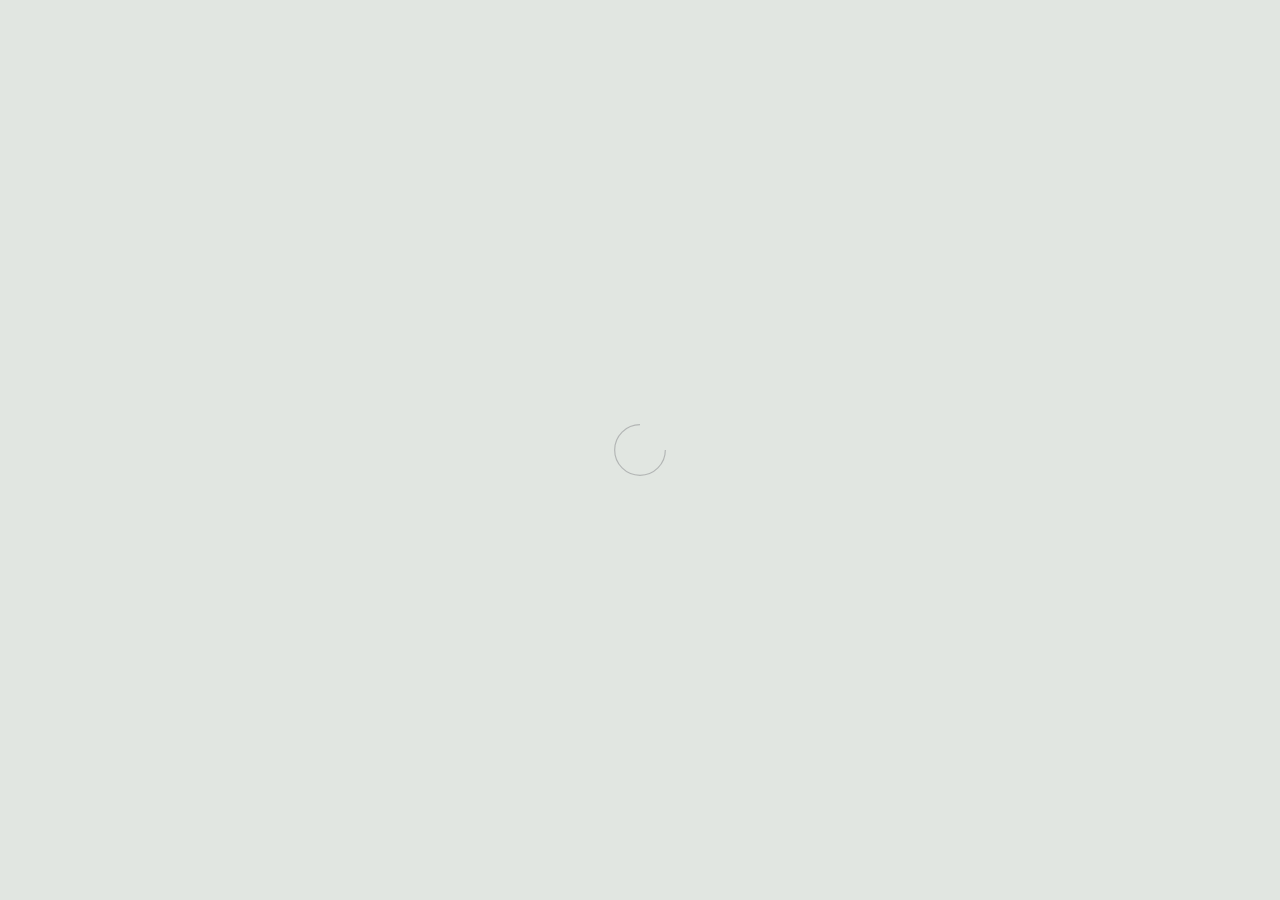
==== index.html @ 6f6cbac8 "mail ok" ====
<!DOCTYPE HTML>
<html>

<head>
  <title>Ethereal by HTML5 UP</title>
  <meta charset="utf-8" />
  <meta name="viewport" content="width=device-width, initial-scale=1, user-scalable=no" />
  <link rel="stylesheet" href="assets/css/main.css" />
  <noscript>
    <link rel="stylesheet" href="assets/css/noscript.css" />
  </noscript>
</head>

<body class="is-preload">

  <!-- Page Wrapper -->
  <div id="page-wrapper">

    <!-- Wrapper -->
    <div id="wrapper">

      <!-- Panel (Banner) -->
      <section class="panel banner right">
        <div class="content color0 span-3-75">
          <h1 class="">Dyno</h1>
          <h2>gestión inteligente para tu negocio</h2>
          <p>Digitalizá tu negocio gastronómico con un <strong>menú Qr</strong>, gestión de pedidos y herramientas para
            administrar tus
            productos y
            ventas desde un solo lugar</p>
          <ul class="actions">
            <li><a href="#first" class="button primary color1 circle icon solid fa-angle-right">Next</a>
            </li>
          </ul>
        </div>
        <div class="image filtered span-1-75" data-position="25% 25%">
          <img src="images/pic01.jpg" alt="" />
        </div>
      </section>

      <!-- Panel (Spotlight) -->
      <section class="panel spotlight medium right" id="first">
        <div class="content span-7">
          <h2 class="major">Una nueva forma de gestionar tu negocio</h2>
          <p>Dyno te ayuda a organizar la gestión de tu negocio gastronómico. Ofrecé a tus clientes un menú digital
            accesible
            mediante un código QR y administrá tus productos, categorías y ventas desde tu panel de gestión.
          </p>
        </div>
        <div class="image filtered tinted" data-position="top left">
          <img src="images/pic02.jpg" alt="" />
        </div>
      </section>

      <!-- Panel -->
      <section class="panel color1">
        <div class="intro joined">
          <h2 class="major">Todo lo que necesitás para organizarte</h2>
          <p>Herramientas pensadas para simplificar la gestión diaria de restaurantes, bares, cafeterías, rotiserías y
            otros negocios
            gastronómicos.</p>
        </div>
        <div class="inner">
          <ul class="grid-icons three connected">
            <li>
              <span class="icon solid fa-qrcode" data-tooltip="Menú digital con código QR">
                <span class="label">Menú QR</span>
              </span>
            </li>

            <li>
              <span class="icon solid fa-utensils" data-tooltip="Gestioná pedidos desde las mesas">
                <span class="label">Pedidos</span>
              </span>
            </li>

            <li>
              <span class="icon solid fa-chart-bar" data-tooltip="Analizá las ventas de tu negocio">
                <span class="label">Reportes</span>
              </span>
            </li>

            <li>
              <span class="icon solid fa-users" data-tooltip="Administrá usuarios y permisos">
                <span class="label">Usuarios</span>
              </span>
            </li>

            <li>
              <span class="icon solid fa-print" data-tooltip="Enviá comandas directamente a cocina">
                <span class="label">Comandas</span>
              </span>
            </li>

            <li>
              <span class="icon solid fa-mobile-alt" data-tooltip="Experiencia simple desde cualquier celular">
                <span class="label">Multiplataforma</span>
              </span>
            </li>
          </ul>
        </div>
      </section>

      <!-- Panel (Spotlight) -->
      <section class="panel spotlight large left">
        <div class="content span-5">
          <h2 class="major">Tomá el control de tu negocio</h2>
          <p>Organizá tus productos, gestioná promociones, consultá tus ventas y mantené la información de tu negocio
            centralizada.
            Con Dyno, tenés herramientas digitales para acompañar el trabajo cotidiano de tu equipo.</p>
        </div>
        <div class="image filtered tinted" data-position="top right">
          <img src="images/pic03.jpg" alt="" />
        </div>
      </section>

      <!-- Panel -->
      <section class="panel">

        <div class="gallery">
          <div class="group span-3">
            <a href="images/gallery/fulls/01.jpg" class="image filtered span-3" data-position="bottom"><img
                src="images/gallery/thumbs/01.jpg" alt="" /></a>
            <a href="images/gallery/fulls/02.jpg" class="image filtered span-1-5" data-position="center"><img
                src="images/gallery/thumbs/02.jpg" alt="" /></a>
            <a href="images/gallery/fulls/03.jpg" class="image filtered span-1-5" data-position="bottom"><img
                src="images/gallery/thumbs/03.jpg" alt="" /></a>
          </div>
          <a href="images/gallery/fulls/04.jpg" class="image filtered span-2-5" data-position="top"><img
              src="images/gallery/thumbs/04.jpg" alt="" /></a>
          <div class="group span-4-5">
            <a href="images/gallery/fulls/05.jpg" class="image filtered span-3" data-position="top"><img
                src="images/gallery/thumbs/05.jpg" alt="" /></a>
            <a href="images/gallery/fulls/06.jpg" class="image filtered span-1-5" data-position="center"><img
                src="images/gallery/thumbs/06.jpg" alt="" /></a>
            <a href="images/gallery/fulls/07.jpg" class="image filtered span-1-5" data-position="bottom"><img
                src="images/gallery/thumbs/07.jpg" alt="" /></a>
            <a href="images/gallery/fulls/08.jpg" class="image filtered span-3" data-position="top"><img
                src="images/gallery/thumbs/08.jpg" alt="" /></a>
          </div>
          <a href="images/gallery/fulls/09.jpg" class="image filtered span-2-5" data-position="right"><img
              src="images/gallery/thumbs/09.jpg" alt="" /></a>
        </div>
      </section>

      <!-- Panel -->
      <section class="panel color4-alt">
        <div class="intro color4">
          <h2 class="major">Empezá a conocer Dyno</h2>
          <p>¿Querés organizar mejor tu negocio gastronómico? Contactanos para conocer el sistema y descubrir cómo puede
            adaptarse a
            las necesidades de tu local.</p>
        </div>
        <div class="inner columns divided">
          <div class="span-3-25">
            <form id="contact-form">
              <div class="fields">

                <div class="field half">
                  <label for="name">Nombre</label>
                  <input type="text" name="name" id="name" required />
                </div>

                <div class="field half">
                  <label for="email">Correo electrónico</label>
                  <input type="email" name="email" id="email" required />
                </div>

                <div class="field">
                  <label for="message">Contanos sobre tu negocio</label>
                  <textarea name="message" id="message" rows="4" required></textarea>
                </div>

              </div>

              <ul class="actions">
                <li>
                  <input type="submit" value="Enviar consulta" class="button primary" id="submit-button" />
                </li>
              </ul>

              <p id="form-message"></p>
            </form>
          </div>
          <div class="span-1-5">
            <ul class="contact-icons color1" id="icons-contact">
              <li>
                <a href="#" class="button circle icon brands fa-twitter"></a>
                <a href="#">@untitled-tld</a>
              </li>

              <li>
                <a href="#" class="button circle icon brands fa-facebook-f"></a>
                <a href="#">facebook.com/untitled</a>
              </li>

              <li>
                <a href="#" class="button circle icon brands fa-snapchat-ghost"></a>
                <a href="#">@untitled-tld</a>
              </li>

              <li>
                <a href="#" class="button circle icon brands fa-instagram"></a>
                <a href="#">@untitled-tld</a>
              </li>

              <li>
                <a href="#" class="button circle icon brands fa-medium-m"></a>
                <a href="#">medium.com/untitled</a>
              </li>
            </ul>
          </div>
        </div>
      </section>

      <!-- Panel -->
      <!-- <section class="panel color2-alt">

        <div class="inner columns aligned">
          <div class="span-2-75">

            <h3 class="major">Text</h3>
            <p>This is <b>bold</b> and this is <strong>strong</strong>. This is <i>italic</i> and this is
              <em>emphasized</em>.
              This is <sup>superscript</sup> text and this is <sub>subscript</sub> text.
              This is <u>underlined</u> and this is code: <code>for (;;) { ... }</code>. Finally, <a href="#">this is a
                link</a>.
            </p>

            <h1>Heading Level 1</h1>
            <h2>Heading Level 2</h2>
            <h3>Heading Level 3</h3>
            <h4>Heading Level 4</h4>
            <h5>Heading Level 5</h5>
            <h6>Heading Level 6</h6>

          </div>
          <div class="span-3">

            <h4>Blockquote</h4>
            <blockquote>Lorem ipsum dolor sit amet. Felis sagittis eget tempus euismod. Vestibulum ante
              ipsum primis in vestibulum. Blandit adipiscing eu iaculis volutpat ac adipiscing volutpat ac
              adipiscing faucibus.</blockquote>

            <h4>Preformatted</h4>
            <pre><code>i = 0;

while (!deck.isInOrder()) {
    print 'Iteration ' + (i++);
    deck.shuffle();
}

print 'It took ' + i + ' iterations to sort the deck.';</code></pre>

          </div>
          <div class="span-1-25">

            <h3 class="major">Lists</h3>

            <h4>Unordered</h4>
            <ul>
              <li>Lorem ipsum dolor sit.</li>
              <li>Dolor pulvinar etiam.</li>
              <li>Etiam vel felis viverra.</li>
            </ul>

            <h4>Alternate</h4>
            <ul class="alt">
              <li>Lorem ipsum dolor sit.</li>
              <li>Dolor pulvinar etiam.</li>
              <li>Etiam vel felis viverra.</li>
              <li>Felis enim feugiat.</li>
            </ul>

          </div>
          <div class="span-1-5">

            <h4>Ordered</h4>
            <ol>
              <li>Lorem ipsum dolor sit.</li>
              <li>Dolor pulvinar etiam.</li>
              <li>Etiam vel felis viverra.</li>
              <li>Felis enim feugiat.</li>
              <li>Etiam vel felis lorem.</li>
            </ol>

            <h4>Actions</h4>
            <ul class="actions">
              <li><a href="#" class="button primary color2">Default</a></li>
              <li><a href="#" class="button">Default</a></li>
            </ul>
            <ul class="actions stacked">
              <li><a href="#" class="button primary color2">Default</a></li>
              <li><a href="#" class="button">Default</a></li>
            </ul>

          </div>
          <div class="span-1-25">

            <h4>Icons</h4>
            <ul class="icons">
              <li><a href="#" class="icon brands fa-twitter"><span class="label">Twitter</span></a></li>
              <li><a href="#" class="icon brands fa-facebook-f"><span class="label">Facebook</span></a>
              </li>
              <li><a href="#" class="icon brands fa-instagram"><span class="label">Instagram</span></a>
              </li>
              <li><a href="#" class="icon brands fa-github"><span class="label">GitHub</span></a></li>
              <li><a href="#" class="icon brands fa-medium-m"><span class="label">Medium</span></a></li>
            </ul>

            <h4>Contact Icons</h4>
            <ul class="contact-icons color2">
              <li class="icon brands fa-twitter"><a href="#">Twitter</a></li>
              <li class="icon brands fa-facebook-f"><a href="#">Facebook</a></li>
              <li class="icon brands fa-instagram"><a href="#">Instagram</a></li>
              <li class="icon brands fa-github"><a href="#">GitHub</a></li>
              <li class="icon brands fa-medium-m "><a href="#">Medium</a></li>

            </ul>

          </div>
          <div class="span-3">
            <h3 class="major">Table</h3>
            <h4>Default</h4>
            <div class="table-wrapper">
              <table>
                <thead>
                  <tr>
                    <th>Name</th>
                    <th>Description</th>
                    <th>Price</th>
                  </tr>
                </thead>
                <tbody>
                  <tr>
                    <td>Item One</td>
                    <td>Ante turpis integer aliquet porttitor.</td>
                    <td>29.99</td>
                  </tr>
                  <tr>
                    <td>Item Two</td>
                    <td>Vis ac commodo adipiscing arcu aliquet.</td>
                    <td>19.99</td>
                  </tr>
                  <tr>
                    <td>Item Three</td>
                    <td> Morbi faucibus arcu accumsan lorem.</td>
                    <td>29.99</td>
                  </tr>
                  <tr>
                    <td>Item Four</td>
                    <td>Vitae integer tempus condimentum.</td>
                    <td>19.99</td>
                  </tr>
                </tbody>
                <tfoot>
                  <tr>
                    <td colspan="2"></td>
                    <td>100.00</td>
                  </tr>
                </tfoot>
              </table>
            </div>
          </div>
          <div class="span-3">
            <h4>Alternate</h4>
            <div class="table-wrapper">
              <table class="alt">
                <thead>
                  <tr>
                    <th>Name</th>
                    <th>Description</th>
                    <th>Price</th>
                  </tr>
                </thead>
                <tbody>
                  <tr>
                    <td>Item One</td>
                    <td>Ante turpis integer aliquet porttitor.</td>
                    <td>29.99</td>
                  </tr>
                  <tr>
                    <td>Item Two</td>
                    <td>Vis ac commodo adipiscing arcu aliquet.</td>
                    <td>19.99</td>
                  </tr>
                  <tr>
                    <td>Item Three</td>
                    <td> Morbi faucibus arcu accumsan lorem.</td>
                    <td>29.99</td>
                  </tr>
                  <tr>
                    <td>Item Four</td>
                    <td>Vitae integer tempus condimentum.</td>
                    <td>19.99</td>
                  </tr>
                  <tr>
                    <td>Item Five</td>
                    <td>Ante turpis integer aliquet porttitor.</td>
                    <td>29.99</td>
                  </tr>
                </tbody>
                <tfoot>
                  <tr>
                    <td colspan="2"></td>
                    <td>100.00</td>
                  </tr>
                </tfoot>
              </table>
            </div>
          </div>
          <div class="span-2-25">
            <h3 class="major">Buttons</h3>
            <ul class="actions">
              <li><a href="#" class="button primary color2">Primary</a></li>
              <li><a href="#" class="button">Default</a></li>
            </ul>
            <ul class="actions">
              <li><a href="#" class="button">Default</a></li>
              <li><a href="#" class="button large">Large</a></li>
              <li><a href="#" class="button small">Small</a></li>
            </ul>
            <ul class="actions">
              <li><a href="#" class="button primary color2 icon solid fa-cog">Icon</a></li>
              <li><a href="#" class="button icon fa-gem">Icon</a></li>
            </ul>
            <ul class="actions">
              <li><span class="button primary color2 disabled">Disabled</span></li>
              <li><span class="button disabled">Disabled</span></li>
            </ul>
            <ul class="actions">
              <li><a href="#" class="button primary color2 circle icon solid fa-cog">Icon</a></li>
              <li><a href="#" class="button circle icon fa-gem">Icon</a></li>
            </ul>
          </div>
          <div class="span-4-5">
            <h3 class="major">Form</h3>
            <form method="post" action="#">
              <div class="fields">
                <div class="field third">
                  <label for="demo-name">Name</label>
                  <input type="text" name="demo-name" id="demo-name" value="" placeholder="Jane Doe" />
                </div>
                <div class="field third">
                  <label for="demo-email">Email</label>
                  <input type="email" name="demo-email" id="demo-email" value="" placeholder="jane@untitled.tld" />
                </div>
                <div class="field third">
                  <label for="demo-category">Category</label>
                  <div class="select-wrapper">
                    <select name="demo-category" id="demo-category">
                      <option value="">-</option>
                      <option value="1">Manufacturing</option>
                      <option value="1">Shipping</option>
                      <option value="1">Administration</option>
                      <option value="1">Human Resources</option>
                    </select>
                  </div>
                </div>
                <div class="field quarter">
                  <input type="radio" id="demo-priority-low" name="demo-priority" class="color2" checked />
                  <label for="demo-priority-low">Low Priority</label>
                </div>
                <div class="field quarter">
                  <input type="radio" id="demo-priority-high" name="demo-priority" class="color2" />
                  <label for="demo-priority-high">High Priority</label>
                </div>
                <div class="field quarter">
                  <input type="checkbox" id="demo-copy" name="demo-copy" class="color2" />
                  <label for="demo-copy">Email a copy</label>
                </div>
                <div class="field quarter">
                  <input type="checkbox" id="demo-human" name="demo-human" class="color2" checked />
                  <label for="demo-human">Not a robot</label>
                </div>
                <div class="field">
                  <label for="demo-message">Message</label>
                  <textarea name="demo-message" id="demo-message" placeholder="Enter your message" rows="2"></textarea>
                </div>
              </div>
              <ul class="actions">
                <li><input type="submit" value="Send Message" class="primary color2" /></li>
                <li><input type="reset" value="Reset" /></li>
              </ul>
            </form>
          </div>
        </div>
      </section> -->


    </div>

  </div>

  <!-- Scripts -->
  <script src="assets/js/jquery.min.js"></script>
  <script src="assets/js/browser.min.js"></script>
  <script src="assets/js/breakpoints.min.js"></script>
  <script src="assets/js/main.js"></script>

</body>

</html>
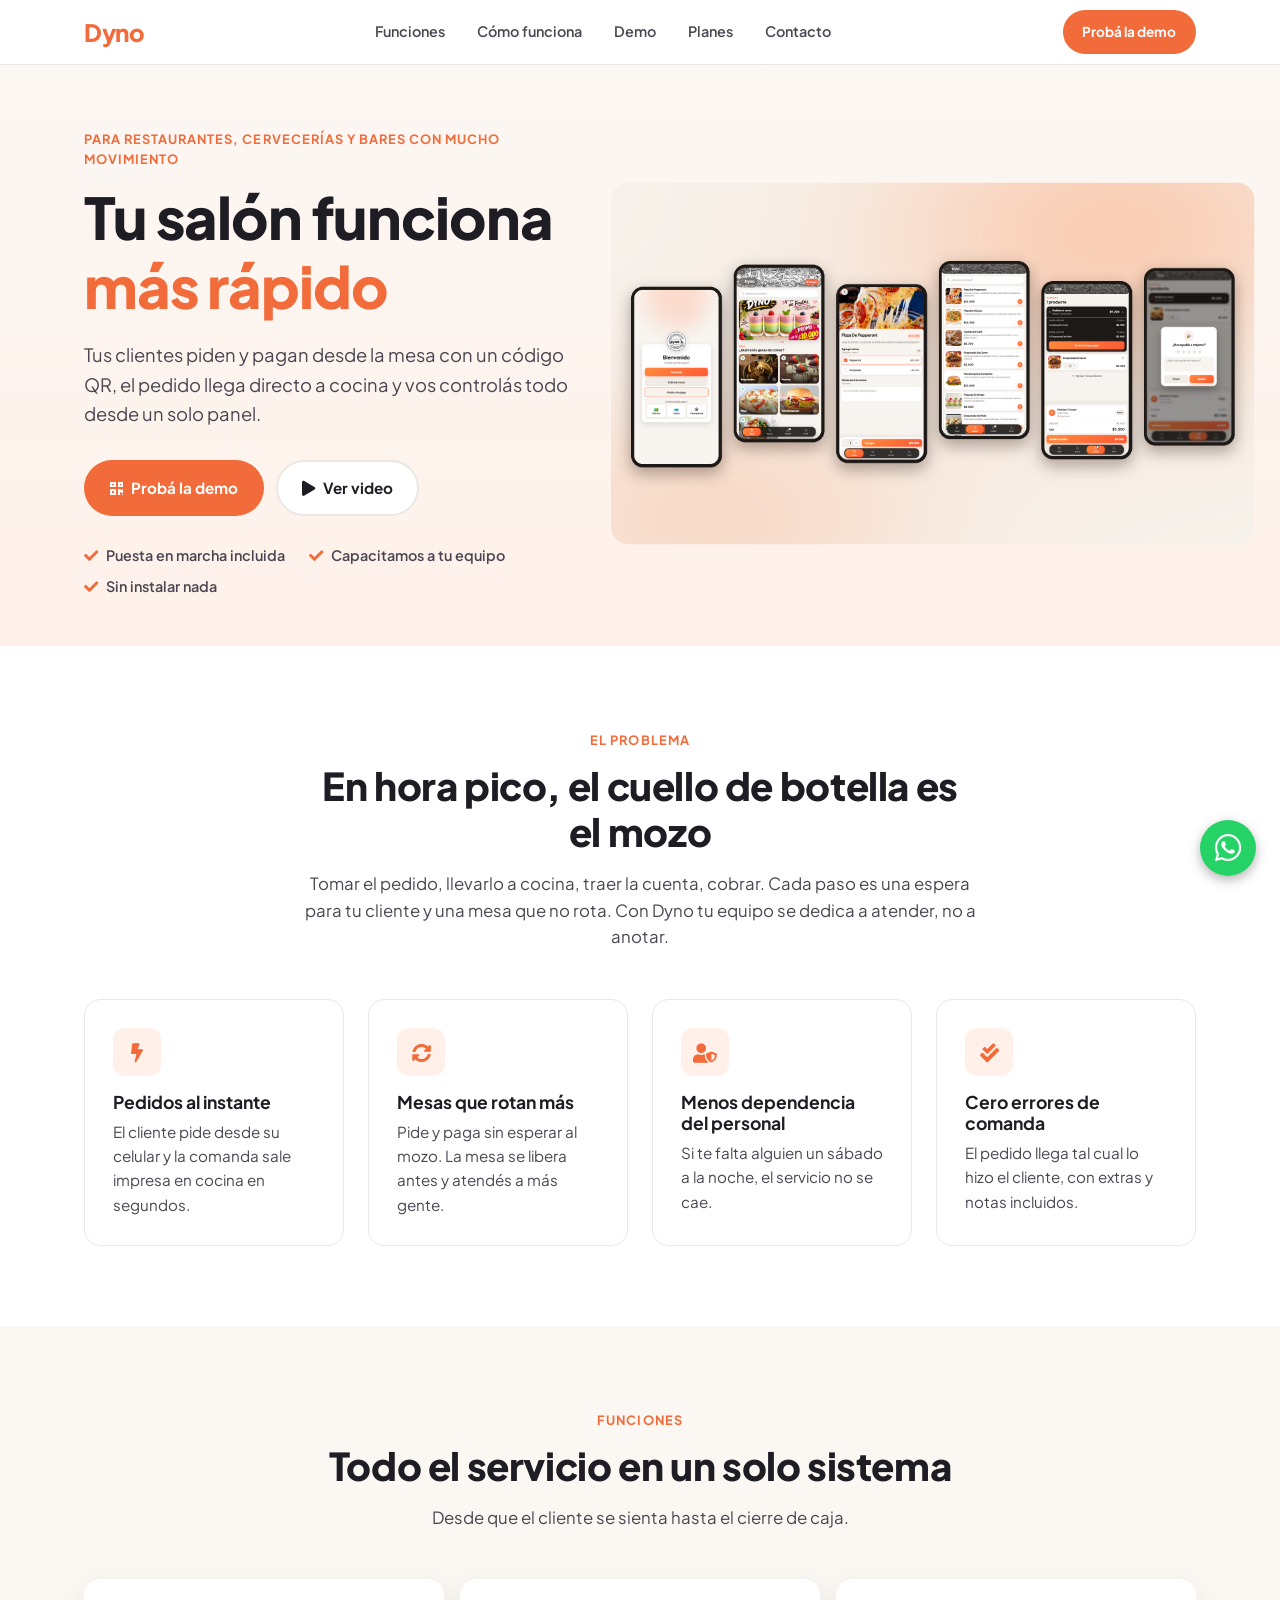
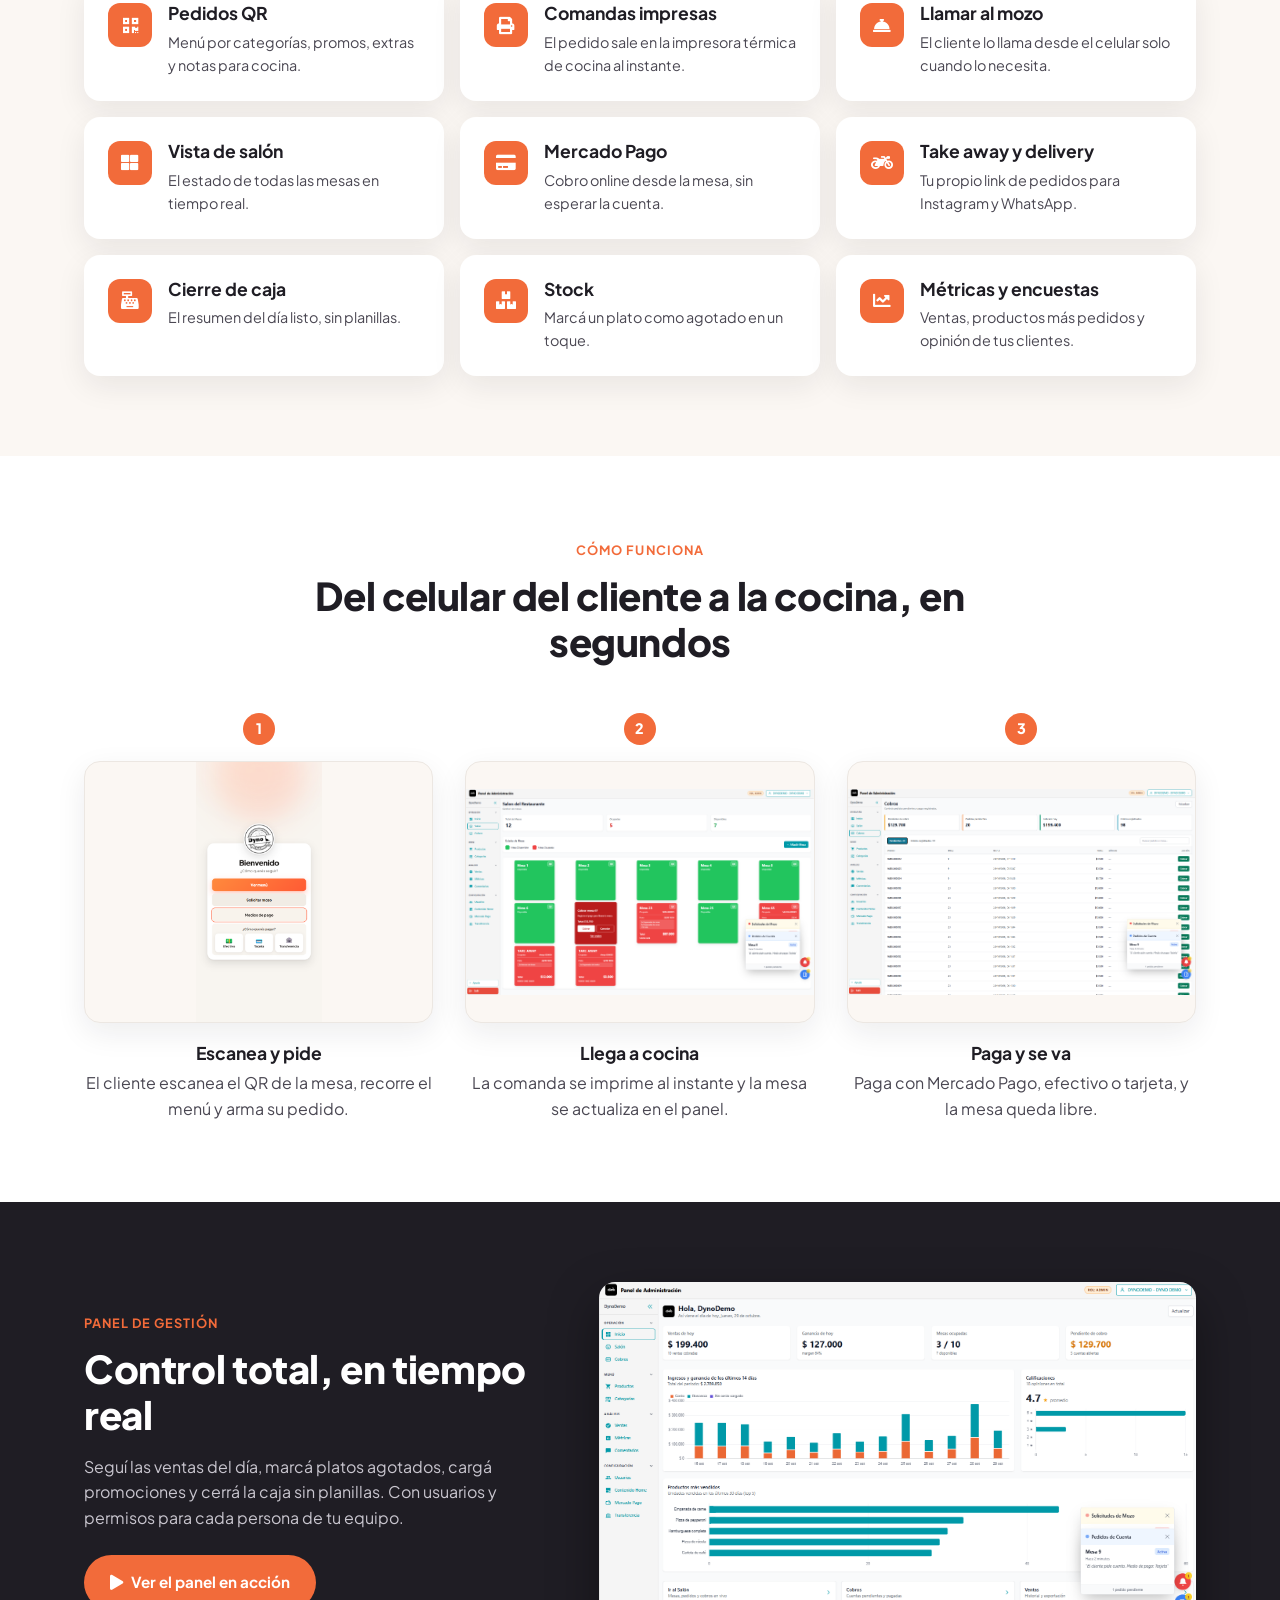
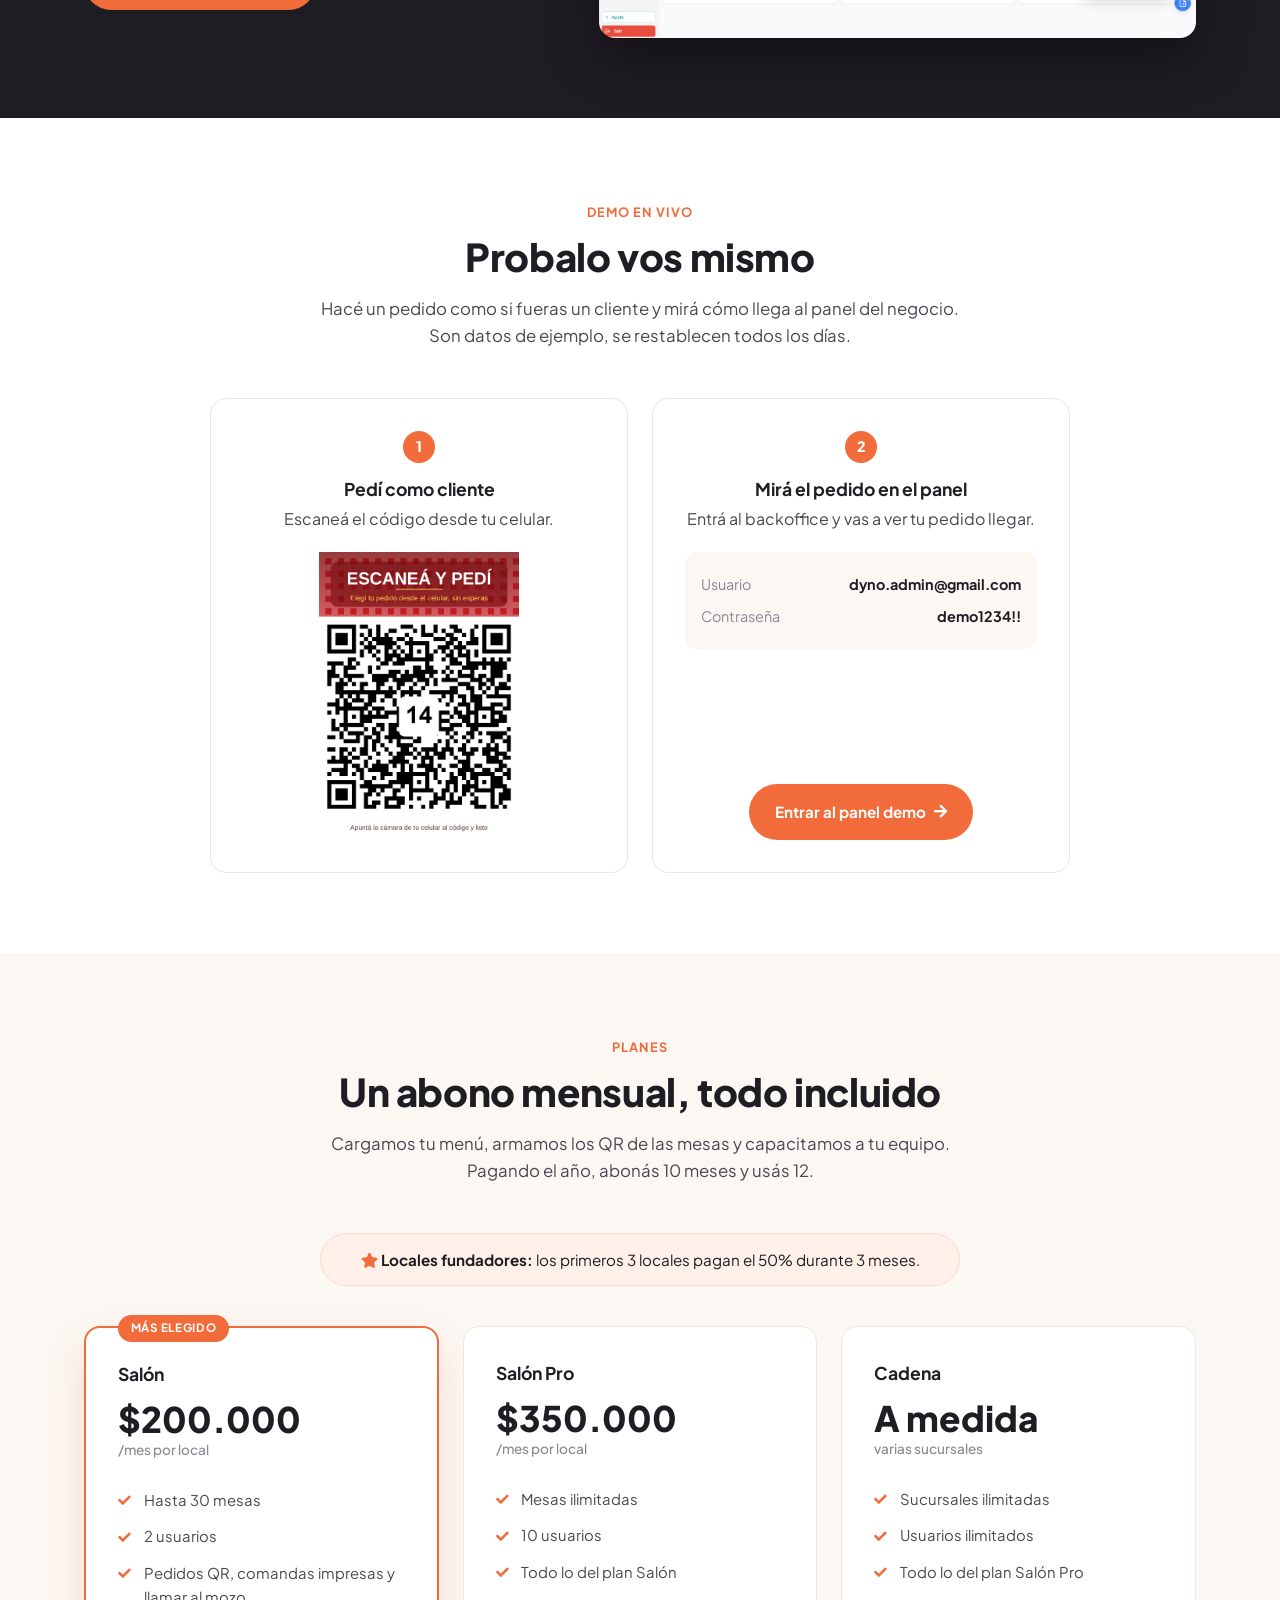
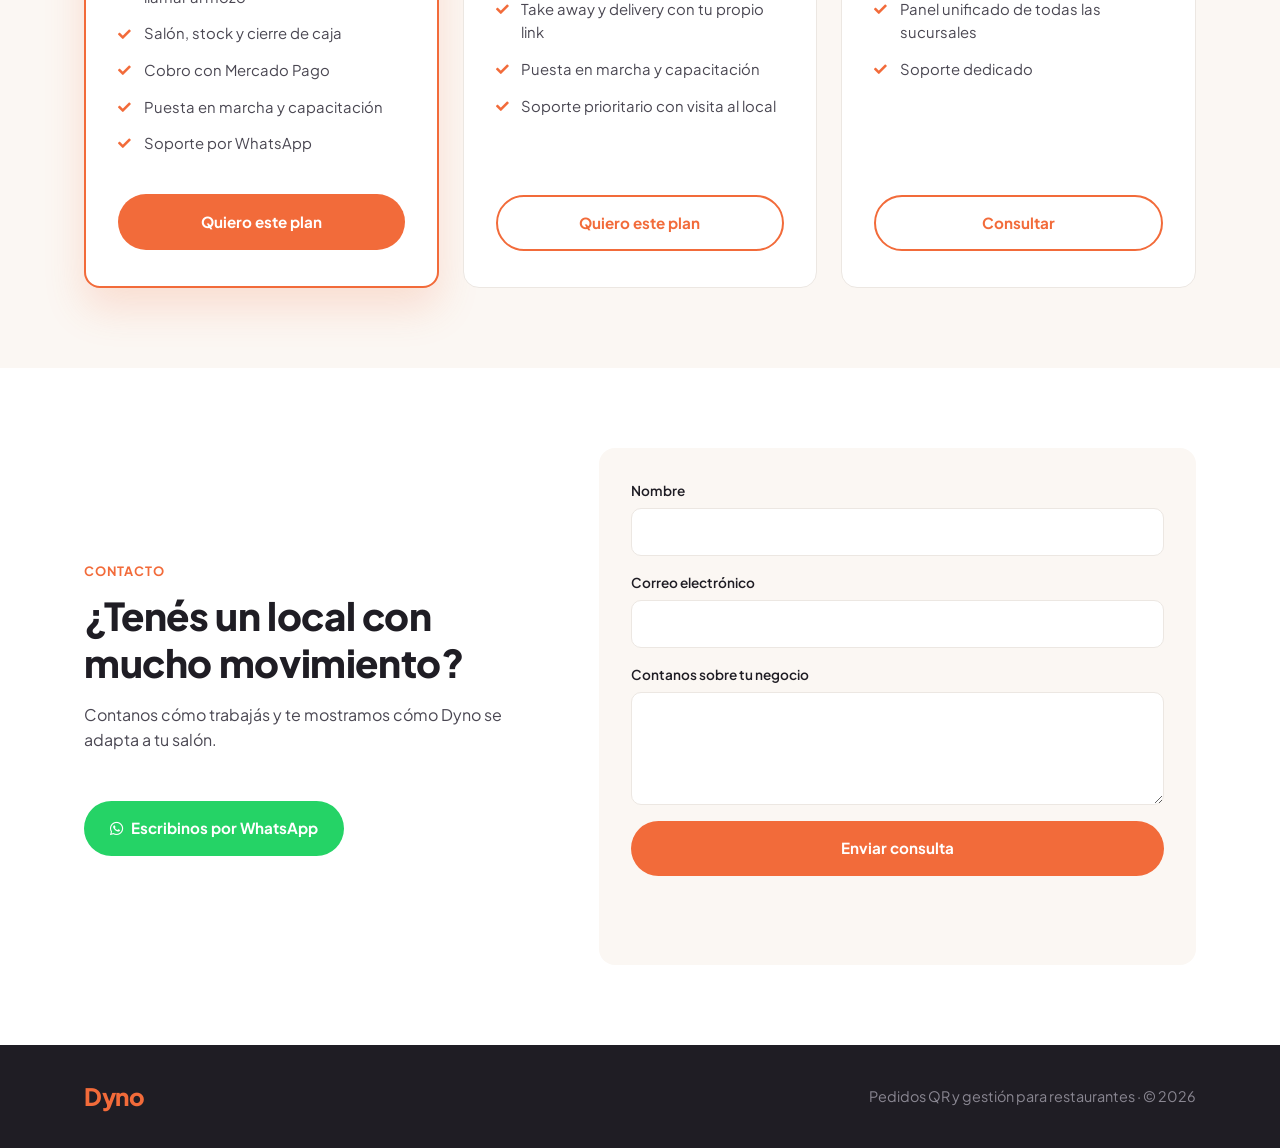
==== commit d8865098: "Nuevo diseño de la página: scroll vertical, colores de Dyno y planes - Reemplaza el template HTML5 U" ====
--- a/index.html
+++ b/index.html
@@ -1,502 +1,440 @@
-<!DOCTYPE HTML>
-<html>
+<!DOCTYPE html>
+<html lang="es">
 
 <head>
-  <title>Ethereal by HTML5 UP</title>
   <meta charset="utf-8" />
-  <meta name="viewport" content="width=device-width, initial-scale=1, user-scalable=no" />
-  <link rel="stylesheet" href="assets/css/main.css" />
-  <noscript>
-    <link rel="stylesheet" href="assets/css/noscript.css" />
-  </noscript>
+  <meta name="viewport" content="width=device-width, initial-scale=1" />
+
+  <title>Dyno | Pedidos QR y gestión para restaurantes</title>
+  <meta name="description"
+    content="Pedidos y pagos desde la mesa con QR, comandas impresas al instante y control total del salón. Para restaurantes y bares con mucho movimiento." />
+
+  <!-- Vista previa al compartir por WhatsApp y redes -->
+  <meta property="og:title" content="Dyno | Pedidos QR y gestión para restaurantes" />
+  <meta property="og:description"
+    content="Tus clientes piden y pagan desde la mesa. El pedido llega directo a cocina." />
+  <meta property="og:image" content="https://pedime-fan.netlify.app/images/og-dyno.jpg" />
+  <meta property="og:url" content="https://pedime-fan.netlify.app/" />
+  <meta property="og:type" content="website" />
+  <meta property="og:locale" content="es_AR" />
+
+  <link rel="icon" href="images/favicon.svg" type="image/svg+xml" />
+  <link rel="icon" href="images/favicon-32.png" sizes="32x32" type="image/png" />
+  <link rel="apple-touch-icon" href="images/apple-touch-icon.png" />
+
+  <link rel="preconnect" href="https://fonts.googleapis.com" />
+  <link rel="preconnect" href="https://fonts.gstatic.com" crossorigin />
+  <link href="https://fonts.googleapis.com/css2?family=Plus+Jakarta+Sans:wght@400;500;600;700;800&display=swap"
+    rel="stylesheet" />
+  <link rel="stylesheet" href="assets/css/fontawesome-all.min.css" />
+  <link rel="stylesheet" href="assets/css/styles.css" />
 </head>
 
-<body class="is-preload">
-
-  <!-- Page Wrapper -->
-  <div id="page-wrapper">
-
-    <!-- Wrapper -->
-    <div id="wrapper">
-
-      <!-- Panel (Banner) -->
-      <section class="panel banner right">
-        <div class="content color0 span-3-75">
-          <h1 class="">Dyno</h1>
-          <h2>gestión inteligente para tu negocio</h2>
-          <p>Digitalizá tu negocio gastronómico con un <strong>menú Qr</strong>, gestión de pedidos y herramientas para
-            administrar tus
-            productos y
-            ventas desde un solo lugar</p>
-          <ul class="actions">
-            <li><a href="#first" class="button primary color1 circle icon solid fa-angle-right">Next</a>
-            </li>
+<body>
+
+  <!-- Navegación -->
+  <header class="nav">
+    <div class="container nav-inner">
+      <a href="#" class="logo">Dyno</a>
+      <nav class="nav-links">
+        <a href="#funciones">Funciones</a>
+        <a href="#como-funciona">Cómo funciona</a>
+        <a href="#demo">Demo</a>
+        <a href="#planes">Planes</a>
+        <a href="#contacto">Contacto</a>
+      </nav>
+      <a href="#demo" class="btn btn-primary btn-sm">Probá la demo</a>
+    </div>
+  </header>
+
+  <!-- Hero -->
+  <section class="hero">
+    <div class="container hero-inner">
+      <div class="hero-text">
+        <span class="eyebrow">Para restaurantes, cervecerías y bares con mucho movimiento</span>
+        <h1>Tu salón funciona <span class="accent">más rápido</span></h1>
+        <p class="lead">Tus clientes piden y pagan desde la mesa con un código QR, el pedido llega directo a cocina y
+          vos controlás todo desde un solo panel.</p>
+        <div class="hero-actions">
+          <a href="#demo" class="btn btn-primary"><i class="fas fa-qrcode"></i> Probá la demo</a>
+          <button type="button" class="btn btn-ghost video-play" data-video="images/demoDynoApp.mp4">
+            <i class="fas fa-play"></i> Ver video
+          </button>
+        </div>
+        <ul class="hero-checks">
+          <li><i class="fas fa-check"></i> Puesta en marcha incluida</li>
+          <li><i class="fas fa-check"></i> Capacitamos a tu equipo</li>
+          <li><i class="fas fa-check"></i> Sin instalar nada</li>
+        </ul>
+      </div>
+      <div class="hero-image">
+        <img src="images/fondo-dyno.png" alt="Pantallas del menú digital de Dyno en celulares" />
+      </div>
+    </div>
+  </section>
+
+  <!-- Problema / beneficios -->
+  <section class="section">
+    <div class="container">
+      <div class="section-head">
+        <span class="eyebrow">El problema</span>
+        <h2>En hora pico, el cuello de botella es el mozo</h2>
+        <p>Tomar el pedido, llevarlo a cocina, traer la cuenta, cobrar. Cada paso es una espera para tu cliente y una
+          mesa que no rota. Con Dyno tu equipo se dedica a atender, no a anotar.</p>
+      </div>
+      <div class="benefits">
+        <div class="benefit">
+          <div class="benefit-icon"><i class="fas fa-bolt"></i></div>
+          <h3>Pedidos al instante</h3>
+          <p>El cliente pide desde su celular y la comanda sale impresa en cocina en segundos.</p>
+        </div>
+        <div class="benefit">
+          <div class="benefit-icon"><i class="fas fa-sync-alt"></i></div>
+          <h3>Mesas que rotan más</h3>
+          <p>Pide y paga sin esperar al mozo. La mesa se libera antes y atendés a más gente.</p>
+        </div>
+        <div class="benefit">
+          <div class="benefit-icon"><i class="fas fa-user-shield"></i></div>
+          <h3>Menos dependencia del personal</h3>
+          <p>Si te falta alguien un sábado a la noche, el servicio no se cae.</p>
+        </div>
+        <div class="benefit">
+          <div class="benefit-icon"><i class="fas fa-check-double"></i></div>
+          <h3>Cero errores de comanda</h3>
+          <p>El pedido llega tal cual lo hizo el cliente, con extras y notas incluidos.</p>
+        </div>
+      </div>
+    </div>
+  </section>
+
+  <!-- Funciones -->
+  <section class="section section-alt" id="funciones">
+    <div class="container">
+      <div class="section-head">
+        <span class="eyebrow">Funciones</span>
+        <h2>Todo el servicio en un solo sistema</h2>
+        <p>Desde que el cliente se sienta hasta el cierre de caja.</p>
+      </div>
+      <div class="features">
+        <div class="feature"><i class="fas fa-qrcode"></i>
+          <div>
+            <h3>Pedidos QR</h3>
+            <p>Menú por categorías, promos, extras y notas para cocina.</p>
+          </div>
+        </div>
+        <div class="feature"><i class="fas fa-print"></i>
+          <div>
+            <h3>Comandas impresas</h3>
+            <p>El pedido sale en la impresora térmica de cocina al instante.</p>
+          </div>
+        </div>
+        <div class="feature"><i class="fas fa-concierge-bell"></i>
+          <div>
+            <h3>Llamar al mozo</h3>
+            <p>El cliente lo llama desde el celular solo cuando lo necesita.</p>
+          </div>
+        </div>
+        <div class="feature"><i class="fas fa-th-large"></i>
+          <div>
+            <h3>Vista de salón</h3>
+            <p>El estado de todas las mesas en tiempo real.</p>
+          </div>
+        </div>
+        <div class="feature"><i class="fas fa-credit-card"></i>
+          <div>
+            <h3>Mercado Pago</h3>
+            <p>Cobro online desde la mesa, sin esperar la cuenta.</p>
+          </div>
+        </div>
+        <div class="feature"><i class="fas fa-motorcycle"></i>
+          <div>
+            <h3>Take away y delivery</h3>
+            <p>Tu propio link de pedidos para Instagram y WhatsApp.</p>
+          </div>
+        </div>
+        <div class="feature"><i class="fas fa-cash-register"></i>
+          <div>
+            <h3>Cierre de caja</h3>
+            <p>El resumen del día listo, sin planillas.</p>
+          </div>
+        </div>
+        <div class="feature"><i class="fas fa-boxes"></i>
+          <div>
+            <h3>Stock</h3>
+            <p>Marcá un plato como agotado en un toque.</p>
+          </div>
+        </div>
+        <div class="feature"><i class="fas fa-chart-line"></i>
+          <div>
+            <h3>Métricas y encuestas</h3>
+            <p>Ventas, productos más pedidos y opinión de tus clientes.</p>
+          </div>
+        </div>
+      </div>
+    </div>
+  </section>
+
+  <!-- Cómo funciona -->
+  <section class="section" id="como-funciona">
+    <div class="container">
+      <div class="section-head">
+        <span class="eyebrow">Cómo funciona</span>
+        <h2>Del celular del cliente a la cocina, en segundos</h2>
+      </div>
+      <div class="steps">
+        <div class="step">
+          <span class="step-num">1</span>
+          <img class="zoomable" src="images/entrada.png" alt="Pantalla de bienvenida al escanear el QR" />
+          <h3>Escanea y pide</h3>
+          <p>El cliente escanea el QR de la mesa, recorre el menú y arma su pedido.</p>
+        </div>
+        <div class="step">
+          <span class="step-num">2</span>
+          <img class="zoomable" src="images/salon.png" alt="Vista del salón con el estado de las mesas" />
+          <h3>Llega a cocina</h3>
+          <p>La comanda se imprime al instante y la mesa se actualiza en el panel.</p>
+        </div>
+        <div class="step">
+          <span class="step-num">3</span>
+          <img class="zoomable" src="images/cobros.png" alt="Pantalla de cobros del panel" />
+          <h3>Paga y se va</h3>
+          <p>Paga con Mercado Pago, efectivo o tarjeta, y la mesa queda libre.</p>
+        </div>
+      </div>
+    </div>
+  </section>
+
+  <!-- Panel -->
+  <section class="section section-dark">
+    <div class="container split">
+      <div>
+        <span class="eyebrow">Panel de gestión</span>
+        <h2>Control total, en tiempo real</h2>
+        <p>Seguí las ventas del día, marcá platos agotados, cargá promociones y cerrá la caja sin planillas. Con
+          usuarios y permisos para cada persona de tu equipo.</p>
+        <button type="button" class="btn btn-primary video-play" data-video="images/panelDyno.mp4">
+          <i class="fas fa-play"></i> Ver el panel en acción
+        </button>
+      </div>
+      <div class="split-image">
+        <img src="images/dashboard.png" alt="Dashboard del panel de gestión de Dyno" />
+      </div>
+    </div>
+  </section>
+
+  <!-- Demo -->
+  <section class="section" id="demo">
+    <div class="container">
+      <div class="section-head">
+        <span class="eyebrow">Demo en vivo</span>
+        <h2>Probalo vos mismo</h2>
+        <p>Hacé un pedido como si fueras un cliente y mirá cómo llega al panel del negocio. Son datos de ejemplo, se
+          restablecen todos los días.</p>
+      </div>
+      <div class="demo">
+        <div class="demo-card">
+          <span class="step-num">1</span>
+          <h3>Pedí como cliente</h3>
+          <p>Escaneá el código desde tu celular.</p>
+          <img src="images/qr-dynodemo-mesa-14.png" alt="Código QR del menú demo de Dyno" class="demo-qr" />
+        </div>
+        <div class="demo-card">
+          <span class="step-num">2</span>
+          <h3>Mirá el pedido en el panel</h3>
+          <p>Entrá al backoffice y vas a ver tu pedido llegar.</p>
+          <div class="demo-cred">
+            <div><span>Usuario</span><strong>dyno.admin@gmail.com</strong></div>
+            <div><span>Contraseña</span><strong>demo1234!!</strong></div>
+          </div>
+          <a href="https://backoffice-dyno.web.app" target="_blank" rel="noopener" class="btn btn-primary">
+            Entrar al panel demo <i class="fas fa-arrow-right"></i>
+          </a>
+        </div>
+      </div>
+    </div>
+  </section>
+
+  <!-- Planes -->
+  <section class="section section-alt" id="planes">
+    <div class="container">
+      <div class="section-head">
+        <span class="eyebrow">Planes</span>
+        <h2>Un abono mensual, todo incluido</h2>
+        <p>Cargamos tu menú, armamos los QR de las mesas y capacitamos a tu equipo. Pagando el año, abonás 10 meses y
+          usás 12.</p>
+      </div>
+      <div class="promo"><i class="fas fa-star"></i> <strong>Locales fundadores:</strong> los primeros 3 locales
+        pagan el 50% durante 3 meses.</div>
+      <div class="plans">
+        <div class="plan plan-featured">
+          <span class="plan-badge">Más elegido</span>
+          <h3>Salón</h3>
+          <p class="plan-price">$200.000<small>/mes por local</small></p>
+          <ul>
+            <li>Hasta 30 mesas</li>
+            <li>2 usuarios</li>
+            <li>Pedidos QR, comandas impresas y llamar al mozo</li>
+            <li>Salón, stock y cierre de caja</li>
+            <li>Cobro con Mercado Pago</li>
+            <li>Puesta en marcha y capacitación</li>
+            <li>Soporte por WhatsApp</li>
           </ul>
-        </div>
-        <div class="image filtered span-1-75" data-position="25% 25%">
-          <img src="images/pic01.jpg" alt="" />
-        </div>
-      </section>
-
-      <!-- Panel (Spotlight) -->
-      <section class="panel spotlight medium right" id="first">
-        <div class="content span-7">
-          <h2 class="major">Una nueva forma de gestionar tu negocio</h2>
-          <p>Dyno te ayuda a organizar la gestión de tu negocio gastronómico. Ofrecé a tus clientes un menú digital
-            accesible
-            mediante un código QR y administrá tus productos, categorías y ventas desde tu panel de gestión.
-          </p>
-        </div>
-        <div class="image filtered tinted" data-position="top left">
-          <img src="images/pic02.jpg" alt="" />
-        </div>
-      </section>
-
-      <!-- Panel -->
-      <section class="panel color1">
-        <div class="intro joined">
-          <h2 class="major">Todo lo que necesitás para organizarte</h2>
-          <p>Herramientas pensadas para simplificar la gestión diaria de restaurantes, bares, cafeterías, rotiserías y
-            otros negocios
-            gastronómicos.</p>
-        </div>
-        <div class="inner">
-          <ul class="grid-icons three connected">
-            <li>
-              <span class="icon solid fa-qrcode" data-tooltip="Menú digital con código QR">
-                <span class="label">Menú QR</span>
-              </span>
-            </li>
-
-            <li>
-              <span class="icon solid fa-utensils" data-tooltip="Gestioná pedidos desde las mesas">
-                <span class="label">Pedidos</span>
-              </span>
-            </li>
-
-            <li>
-              <span class="icon solid fa-chart-bar" data-tooltip="Analizá las ventas de tu negocio">
-                <span class="label">Reportes</span>
-              </span>
-            </li>
-
-            <li>
-              <span class="icon solid fa-users" data-tooltip="Administrá usuarios y permisos">
-                <span class="label">Usuarios</span>
-              </span>
-            </li>
-
-            <li>
-              <span class="icon solid fa-print" data-tooltip="Enviá comandas directamente a cocina">
-                <span class="label">Comandas</span>
-              </span>
-            </li>
-
-            <li>
-              <span class="icon solid fa-mobile-alt" data-tooltip="Experiencia simple desde cualquier celular">
-                <span class="label">Multiplataforma</span>
-              </span>
-            </li>
+          <a href="https://wa.me/5491121676726?text=Hola%2C%20quiero%20info%20sobre%20el%20plan%20Sal%C3%B3n%20de%20Dyno"
+            target="_blank" rel="noopener" class="btn btn-primary">Quiero este plan</a>
+        </div>
+        <div class="plan">
+          <h3>Salón Pro</h3>
+          <p class="plan-price">$350.000<small>/mes por local</small></p>
+          <ul>
+            <li>Mesas ilimitadas</li>
+            <li>10 usuarios</li>
+            <li>Todo lo del plan Salón</li>
+            <li>Take away y delivery con tu propio link</li>
+            <li>Puesta en marcha y capacitación</li>
+            <li>Soporte prioritario con visita al local</li>
           </ul>
-        </div>
-      </section>
-
-      <!-- Panel (Spotlight) -->
-      <section class="panel spotlight large left">
-        <div class="content span-5">
-          <h2 class="major">Tomá el control de tu negocio</h2>
-          <p>Organizá tus productos, gestioná promociones, consultá tus ventas y mantené la información de tu negocio
-            centralizada.
-            Con Dyno, tenés herramientas digitales para acompañar el trabajo cotidiano de tu equipo.</p>
-        </div>
-        <div class="image filtered tinted" data-position="top right">
-          <img src="images/pic03.jpg" alt="" />
-        </div>
-      </section>
-
-      <!-- Panel -->
-      <section class="panel">
-
-        <div class="gallery">
-          <div class="group span-3">
-            <a href="images/gallery/fulls/01.jpg" class="image filtered span-3" data-position="bottom"><img
-                src="images/gallery/thumbs/01.jpg" alt="" /></a>
-            <a href="images/gallery/fulls/02.jpg" class="image filtered span-1-5" data-position="center"><img
-                src="images/gallery/thumbs/02.jpg" alt="" /></a>
-            <a href="images/gallery/fulls/03.jpg" class="image filtered span-1-5" data-position="bottom"><img
-                src="images/gallery/thumbs/03.jpg" alt="" /></a>
-          </div>
-          <a href="images/gallery/fulls/04.jpg" class="image filtered span-2-5" data-position="top"><img
-              src="images/gallery/thumbs/04.jpg" alt="" /></a>
-          <div class="group span-4-5">
-            <a href="images/gallery/fulls/05.jpg" class="image filtered span-3" data-position="top"><img
-                src="images/gallery/thumbs/05.jpg" alt="" /></a>
-            <a href="images/gallery/fulls/06.jpg" class="image filtered span-1-5" data-position="center"><img
-                src="images/gallery/thumbs/06.jpg" alt="" /></a>
-            <a href="images/gallery/fulls/07.jpg" class="image filtered span-1-5" data-position="bottom"><img
-                src="images/gallery/thumbs/07.jpg" alt="" /></a>
-            <a href="images/gallery/fulls/08.jpg" class="image filtered span-3" data-position="top"><img
-                src="images/gallery/thumbs/08.jpg" alt="" /></a>
-          </div>
-          <a href="images/gallery/fulls/09.jpg" class="image filtered span-2-5" data-position="right"><img
-              src="images/gallery/thumbs/09.jpg" alt="" /></a>
-        </div>
-      </section>
-
-      <!-- Panel -->
-      <section class="panel color4-alt">
-        <div class="intro color4">
-          <h2 class="major">Empezá a conocer Dyno</h2>
-          <p>¿Querés organizar mejor tu negocio gastronómico? Contactanos para conocer el sistema y descubrir cómo puede
-            adaptarse a
-            las necesidades de tu local.</p>
-        </div>
-        <div class="inner columns divided">
-          <div class="span-3-25">
-            <form id="contact-form">
-              <div class="fields">
-
-                <div class="field half">
-                  <label for="name">Nombre</label>
-                  <input type="text" name="name" id="name" required />
-                </div>
-
-                <div class="field half">
-                  <label for="email">Correo electrónico</label>
-                  <input type="email" name="email" id="email" required />
-                </div>
-
-                <div class="field">
-                  <label for="message">Contanos sobre tu negocio</label>
-                  <textarea name="message" id="message" rows="4" required></textarea>
-                </div>
-
-              </div>
-
-              <ul class="actions">
-                <li>
-                  <input type="submit" value="Enviar consulta" class="button primary" id="submit-button" />
-                </li>
-              </ul>
-
-              <p id="form-message"></p>
-            </form>
-          </div>
-          <div class="span-1-5">
-            <ul class="contact-icons color1" id="icons-contact">
-              <li>
-                <a href="#" class="button circle icon brands fa-twitter"></a>
-                <a href="#">@untitled-tld</a>
-              </li>
-
-              <li>
-                <a href="#" class="button circle icon brands fa-facebook-f"></a>
-                <a href="#">facebook.com/untitled</a>
-              </li>
-
-              <li>
-                <a href="#" class="button circle icon brands fa-snapchat-ghost"></a>
-                <a href="#">@untitled-tld</a>
-              </li>
-
-              <li>
-                <a href="#" class="button circle icon brands fa-instagram"></a>
-                <a href="#">@untitled-tld</a>
-              </li>
-
-              <li>
-                <a href="#" class="button circle icon brands fa-medium-m"></a>
-                <a href="#">medium.com/untitled</a>
-              </li>
-            </ul>
-          </div>
-        </div>
-      </section>
-
-      <!-- Panel -->
-      <!-- <section class="panel color2-alt">
-
-        <div class="inner columns aligned">
-          <div class="span-2-75">
-
-            <h3 class="major">Text</h3>
-            <p>This is <b>bold</b> and this is <strong>strong</strong>. This is <i>italic</i> and this is
-              <em>emphasized</em>.
-              This is <sup>superscript</sup> text and this is <sub>subscript</sub> text.
-              This is <u>underlined</u> and this is code: <code>for (;;) { ... }</code>. Finally, <a href="#">this is a
-                link</a>.
-            </p>
-
-            <h1>Heading Level 1</h1>
-            <h2>Heading Level 2</h2>
-            <h3>Heading Level 3</h3>
-            <h4>Heading Level 4</h4>
-            <h5>Heading Level 5</h5>
-            <h6>Heading Level 6</h6>
-
-          </div>
-          <div class="span-3">
-
-            <h4>Blockquote</h4>
-            <blockquote>Lorem ipsum dolor sit amet. Felis sagittis eget tempus euismod. Vestibulum ante
-              ipsum primis in vestibulum. Blandit adipiscing eu iaculis volutpat ac adipiscing volutpat ac
-              adipiscing faucibus.</blockquote>
-
-            <h4>Preformatted</h4>
-            <pre><code>i = 0;
-
-while (!deck.isInOrder()) {
-    print 'Iteration ' + (i++);
-    deck.shuffle();
-}
-
-print 'It took ' + i + ' iterations to sort the deck.';</code></pre>
-
-          </div>
-          <div class="span-1-25">
-
-            <h3 class="major">Lists</h3>
-
-            <h4>Unordered</h4>
-            <ul>
-              <li>Lorem ipsum dolor sit.</li>
-              <li>Dolor pulvinar etiam.</li>
-              <li>Etiam vel felis viverra.</li>
-            </ul>
-
-            <h4>Alternate</h4>
-            <ul class="alt">
-              <li>Lorem ipsum dolor sit.</li>
-              <li>Dolor pulvinar etiam.</li>
-              <li>Etiam vel felis viverra.</li>
-              <li>Felis enim feugiat.</li>
-            </ul>
-
-          </div>
-          <div class="span-1-5">
-
-            <h4>Ordered</h4>
-            <ol>
-              <li>Lorem ipsum dolor sit.</li>
-              <li>Dolor pulvinar etiam.</li>
-              <li>Etiam vel felis viverra.</li>
-              <li>Felis enim feugiat.</li>
-              <li>Etiam vel felis lorem.</li>
-            </ol>
-
-            <h4>Actions</h4>
-            <ul class="actions">
-              <li><a href="#" class="button primary color2">Default</a></li>
-              <li><a href="#" class="button">Default</a></li>
-            </ul>
-            <ul class="actions stacked">
-              <li><a href="#" class="button primary color2">Default</a></li>
-              <li><a href="#" class="button">Default</a></li>
-            </ul>
-
-          </div>
-          <div class="span-1-25">
-
-            <h4>Icons</h4>
-            <ul class="icons">
-              <li><a href="#" class="icon brands fa-twitter"><span class="label">Twitter</span></a></li>
-              <li><a href="#" class="icon brands fa-facebook-f"><span class="label">Facebook</span></a>
-              </li>
-              <li><a href="#" class="icon brands fa-instagram"><span class="label">Instagram</span></a>
-              </li>
-              <li><a href="#" class="icon brands fa-github"><span class="label">GitHub</span></a></li>
-              <li><a href="#" class="icon brands fa-medium-m"><span class="label">Medium</span></a></li>
-            </ul>
-
-            <h4>Contact Icons</h4>
-            <ul class="contact-icons color2">
-              <li class="icon brands fa-twitter"><a href="#">Twitter</a></li>
-              <li class="icon brands fa-facebook-f"><a href="#">Facebook</a></li>
-              <li class="icon brands fa-instagram"><a href="#">Instagram</a></li>
-              <li class="icon brands fa-github"><a href="#">GitHub</a></li>
-              <li class="icon brands fa-medium-m "><a href="#">Medium</a></li>
-
-            </ul>
-
-          </div>
-          <div class="span-3">
-            <h3 class="major">Table</h3>
-            <h4>Default</h4>
-            <div class="table-wrapper">
-              <table>
-                <thead>
-                  <tr>
-                    <th>Name</th>
-                    <th>Description</th>
-                    <th>Price</th>
-                  </tr>
-                </thead>
-                <tbody>
-                  <tr>
-                    <td>Item One</td>
-                    <td>Ante turpis integer aliquet porttitor.</td>
-                    <td>29.99</td>
-                  </tr>
-                  <tr>
-                    <td>Item Two</td>
-                    <td>Vis ac commodo adipiscing arcu aliquet.</td>
-                    <td>19.99</td>
-                  </tr>
-                  <tr>
-                    <td>Item Three</td>
-                    <td> Morbi faucibus arcu accumsan lorem.</td>
-                    <td>29.99</td>
-                  </tr>
-                  <tr>
-                    <td>Item Four</td>
-                    <td>Vitae integer tempus condimentum.</td>
-                    <td>19.99</td>
-                  </tr>
-                </tbody>
-                <tfoot>
-                  <tr>
-                    <td colspan="2"></td>
-                    <td>100.00</td>
-                  </tr>
-                </tfoot>
-              </table>
-            </div>
-          </div>
-          <div class="span-3">
-            <h4>Alternate</h4>
-            <div class="table-wrapper">
-              <table class="alt">
-                <thead>
-                  <tr>
-                    <th>Name</th>
-                    <th>Description</th>
-                    <th>Price</th>
-                  </tr>
-                </thead>
-                <tbody>
-                  <tr>
-                    <td>Item One</td>
-                    <td>Ante turpis integer aliquet porttitor.</td>
-                    <td>29.99</td>
-                  </tr>
-                  <tr>
-                    <td>Item Two</td>
-                    <td>Vis ac commodo adipiscing arcu aliquet.</td>
-                    <td>19.99</td>
-                  </tr>
-                  <tr>
-                    <td>Item Three</td>
-                    <td> Morbi faucibus arcu accumsan lorem.</td>
-                    <td>29.99</td>
-                  </tr>
-                  <tr>
-                    <td>Item Four</td>
-                    <td>Vitae integer tempus condimentum.</td>
-                    <td>19.99</td>
-                  </tr>
-                  <tr>
-                    <td>Item Five</td>
-                    <td>Ante turpis integer aliquet porttitor.</td>
-                    <td>29.99</td>
-                  </tr>
-                </tbody>
-                <tfoot>
-                  <tr>
-                    <td colspan="2"></td>
-                    <td>100.00</td>
-                  </tr>
-                </tfoot>
-              </table>
-            </div>
-          </div>
-          <div class="span-2-25">
-            <h3 class="major">Buttons</h3>
-            <ul class="actions">
-              <li><a href="#" class="button primary color2">Primary</a></li>
-              <li><a href="#" class="button">Default</a></li>
-            </ul>
-            <ul class="actions">
-              <li><a href="#" class="button">Default</a></li>
-              <li><a href="#" class="button large">Large</a></li>
-              <li><a href="#" class="button small">Small</a></li>
-            </ul>
-            <ul class="actions">
-              <li><a href="#" class="button primary color2 icon solid fa-cog">Icon</a></li>
-              <li><a href="#" class="button icon fa-gem">Icon</a></li>
-            </ul>
-            <ul class="actions">
-              <li><span class="button primary color2 disabled">Disabled</span></li>
-              <li><span class="button disabled">Disabled</span></li>
-            </ul>
-            <ul class="actions">
-              <li><a href="#" class="button primary color2 circle icon solid fa-cog">Icon</a></li>
-              <li><a href="#" class="button circle icon fa-gem">Icon</a></li>
-            </ul>
-          </div>
-          <div class="span-4-5">
-            <h3 class="major">Form</h3>
-            <form method="post" action="#">
-              <div class="fields">
-                <div class="field third">
-                  <label for="demo-name">Name</label>
-                  <input type="text" name="demo-name" id="demo-name" value="" placeholder="Jane Doe" />
-                </div>
-                <div class="field third">
-                  <label for="demo-email">Email</label>
-                  <input type="email" name="demo-email" id="demo-email" value="" placeholder="jane@untitled.tld" />
-                </div>
-                <div class="field third">
-                  <label for="demo-category">Category</label>
-                  <div class="select-wrapper">
-                    <select name="demo-category" id="demo-category">
-                      <option value="">-</option>
-                      <option value="1">Manufacturing</option>
-                      <option value="1">Shipping</option>
-                      <option value="1">Administration</option>
-                      <option value="1">Human Resources</option>
-                    </select>
-                  </div>
-                </div>
-                <div class="field quarter">
-                  <input type="radio" id="demo-priority-low" name="demo-priority" class="color2" checked />
-                  <label for="demo-priority-low">Low Priority</label>
-                </div>
-                <div class="field quarter">
-                  <input type="radio" id="demo-priority-high" name="demo-priority" class="color2" />
-                  <label for="demo-priority-high">High Priority</label>
-                </div>
-                <div class="field quarter">
-                  <input type="checkbox" id="demo-copy" name="demo-copy" class="color2" />
-                  <label for="demo-copy">Email a copy</label>
-                </div>
-                <div class="field quarter">
-                  <input type="checkbox" id="demo-human" name="demo-human" class="color2" checked />
-                  <label for="demo-human">Not a robot</label>
-                </div>
-                <div class="field">
-                  <label for="demo-message">Message</label>
-                  <textarea name="demo-message" id="demo-message" placeholder="Enter your message" rows="2"></textarea>
-                </div>
-              </div>
-              <ul class="actions">
-                <li><input type="submit" value="Send Message" class="primary color2" /></li>
-                <li><input type="reset" value="Reset" /></li>
-              </ul>
-            </form>
-          </div>
-        </div>
-      </section> -->
-
-
-    </div>
-
+          <a href="https://wa.me/5491121676726?text=Hola%2C%20quiero%20info%20sobre%20el%20plan%20Sal%C3%B3n%20Pro%20de%20Dyno"
+            target="_blank" rel="noopener" class="btn btn-outline">Quiero este plan</a>
+        </div>
+        <div class="plan">
+          <h3>Cadena</h3>
+          <p class="plan-price">A medida<small>varias sucursales</small></p>
+          <ul>
+            <li>Sucursales ilimitadas</li>
+            <li>Usuarios ilimitados</li>
+            <li>Todo lo del plan Salón Pro</li>
+            <li>Panel unificado de todas las sucursales</li>
+            <li>Soporte dedicado</li>
+          </ul>
+          <a href="https://wa.me/5491121676726?text=Hola%2C%20quiero%20info%20sobre%20el%20plan%20Cadena%20de%20Dyno"
+            target="_blank" rel="noopener" class="btn btn-outline">Consultar</a>
+        </div>
+      </div>
+    </div>
+  </section>
+
+  <!-- Contacto -->
+  <section class="section" id="contacto">
+    <div class="container split">
+      <div>
+        <span class="eyebrow">Contacto</span>
+        <h2>¿Tenés un local con mucho movimiento?</h2>
+        <p>Contanos cómo trabajás y te mostramos cómo Dyno se adapta a tu salón.</p>
+        <a href="https://wa.me/5491121676726?text=Hola%2C%20quiero%20info%20sobre%20Dyno" target="_blank" rel="noopener"
+          class="btn btn-whatsapp"><i class="fab fa-whatsapp"></i> Escribinos por WhatsApp</a>
+      </div>
+      <form id="contact-form" class="form">
+        <label>Nombre<input type="text" name="name" required /></label>
+        <label>Correo electrónico<input type="email" name="email" required /></label>
+        <label>Contanos sobre tu negocio<textarea name="message" rows="4" required></textarea></label>
+        <input type="submit" value="Enviar consulta" class="btn btn-primary" id="submit-button" />
+        <p id="form-message"></p>
+      </form>
+    </div>
+  </section>
+
+  <!-- Footer -->
+  <footer class="footer">
+    <div class="container footer-inner">
+      <span class="logo">Dyno</span>
+      <span>Pedidos QR y gestión para restaurantes · © 2026</span>
+    </div>
+  </footer>
+
+  <!-- Botón flotante de WhatsApp -->
+  <a href="https://wa.me/5491121676726?text=Hola%2C%20quiero%20info%20sobre%20Dyno" class="whatsapp-float"
+    target="_blank" rel="noopener" aria-label="Escribinos por WhatsApp"><i class="fab fa-whatsapp"></i></a>
+
+  <!-- Modal de imagen -->
+  <div id="image-modal" class="video-modal" aria-hidden="true">
+    <div class="video-modal-inner">
+      <button type="button" class="video-modal-close" aria-label="Cerrar">&times;</button>
+      <img alt="" />
+    </div>
   </div>
 
-  <!-- Scripts -->
-  <script src="assets/js/jquery.min.js"></script>
-  <script src="assets/js/browser.min.js"></script>
-  <script src="assets/js/breakpoints.min.js"></script>
-  <script src="assets/js/main.js"></script>
+  <!-- Modal de video -->
+  <div id="video-modal" class="video-modal" aria-hidden="true">
+    <div class="video-modal-inner">
+      <button type="button" class="video-modal-close" aria-label="Cerrar">&times;</button>
+      <video controls playsinline preload="none"></video>
+    </div>
+  </div>
+
+  <script>
+    // Modal de video
+    (function () {
+      var modal = document.getElementById('video-modal');
+      var player = modal.querySelector('video');
+      function open() {
+        player.src = this.getAttribute('data-video');
+        modal.classList.add('is-open');
+        player.play();
+      }
+      function close() {
+        player.pause();
+        player.removeAttribute('src');
+        player.load();
+        modal.classList.remove('is-open');
+      }
+      document.querySelectorAll('.video-play').forEach(function (b) { b.addEventListener('click', open); });
+      modal.querySelector('.video-modal-close').addEventListener('click', close);
+      modal.addEventListener('click', function (e) { if (e.target === modal) close(); });
+      document.addEventListener('keydown', function (e) { if (e.key === 'Escape') close(); });
+    })();
+
+    // Modal de imagen
+    (function () {
+      var modal = document.getElementById('image-modal');
+      var img = modal.querySelector('img');
+      function close() { modal.classList.remove('is-open'); }
+      document.querySelectorAll('.zoomable').forEach(function (el) {
+        el.addEventListener('click', function () {
+          img.src = el.src;
+          img.alt = el.alt;
+          modal.classList.add('is-open');
+        });
+      });
+      modal.querySelector('.video-modal-close').addEventListener('click', close);
+      modal.addEventListener('click', function (e) { if (e.target === modal) close(); });
+      document.addEventListener('keydown', function (e) { if (e.key === 'Escape') close(); });
+    })();
+
+    // Formulario de contacto
+    (function () {
+      var form = document.getElementById('contact-form');
+      var button = document.getElementById('submit-button');
+      var message = document.getElementById('form-message');
+      form.addEventListener('submit', async function (event) {
+        event.preventDefault();
+        button.disabled = true;
+        button.value = 'Enviando...';
+        message.textContent = '';
+        var formData = new FormData(form);
+        try {
+          var response = await fetch('/.netlify/functions/contacto', {
+            method: 'POST',
+            headers: { 'Content-Type': 'application/json' },
+            body: JSON.stringify({
+              name: formData.get('name'),
+              email: formData.get('email'),
+              message: formData.get('message')
+            })
+          });
+          var result = await response.json();
+          if (!response.ok) throw new Error(result.error || 'No se pudo enviar la consulta.');
+          message.textContent = '¡Consulta enviada correctamente! Te contactaremos pronto.';
+          form.reset();
+        } catch (error) {
+          console.error(error);
+          message.textContent = 'No pudimos enviar la consulta. Intentá nuevamente.';
+        } finally {
+          button.disabled = false;
+          button.value = 'Enviar consulta';
+        }
+      });
+    })();
+  </script>
 
 </body>
 
--- a/assets/css/styles.css
+++ b/assets/css/styles.css
@@ -0,0 +1,715 @@
+:root {
+  --orange: #f26b3a;
+  --orange-dark: #d9552a;
+  --orange-soft: #fff1ea;
+  --cream: #fbf7f3;
+  --ink: #1f1d24;
+  --text: #4a4752;
+  --muted: #8a8792;
+  --line: #ece7e2;
+  --radius: 16px;
+  --shadow: 0 10px 30px rgba(31, 29, 36, 0.08);
+}
+
+* {
+  box-sizing: border-box;
+  margin: 0;
+  padding: 0;
+}
+
+html {
+  overflow-x: hidden;
+  scroll-behavior: smooth;
+  scroll-padding-top: 72px;
+}
+
+body {
+  font-family: 'Plus Jakarta Sans', system-ui, sans-serif;
+  color: var(--text);
+  background: #fff;
+  line-height: 1.6;
+  -webkit-font-smoothing: antialiased;
+}
+
+img {
+  max-width: 100%;
+  display: block;
+}
+
+a {
+  color: inherit;
+  text-decoration: none;
+}
+
+h1,
+h2,
+h3 {
+  color: var(--ink);
+  line-height: 1.2;
+}
+
+h1 {
+  font-size: clamp(2.2rem, 5vw, 3.6rem);
+  font-weight: 800;
+  letter-spacing: -0.02em;
+  margin-bottom: 1.25rem;
+}
+
+h2 {
+  font-size: clamp(1.7rem, 3.5vw, 2.4rem);
+  font-weight: 800;
+  letter-spacing: -0.01em;
+  margin-bottom: 1rem;
+}
+
+h3 {
+  font-size: 1.1rem;
+  font-weight: 700;
+  margin-bottom: 0.4rem;
+}
+
+.container {
+  width: 100%;
+  max-width: 1160px;
+  margin: 0 auto;
+  padding: 0 1.5rem;
+}
+
+.accent {
+  color: var(--orange);
+}
+
+.eyebrow {
+  display: inline-block;
+  font-size: 0.8rem;
+  font-weight: 700;
+  text-transform: uppercase;
+  letter-spacing: 0.08em;
+  color: var(--orange);
+  margin-bottom: 0.75rem;
+}
+
+/* Botones */
+.btn {
+  display: inline-flex;
+  align-items: center;
+  justify-content: center;
+  gap: 0.5rem;
+  padding: 0.85rem 1.5rem;
+  border-radius: 999px;
+  border: 2px solid transparent;
+  font: inherit;
+  font-weight: 700;
+  font-size: 0.95rem;
+  cursor: pointer;
+  transition: background 0.2s, color 0.2s, border-color 0.2s, transform 0.2s;
+}
+
+.btn:hover {
+  transform: translateY(-1px);
+}
+
+.btn-sm {
+  padding: 0.55rem 1.1rem;
+  font-size: 0.85rem;
+}
+
+.btn-primary {
+  background: var(--orange);
+  color: #fff;
+}
+
+.btn-primary:hover {
+  background: var(--orange-dark);
+}
+
+.btn-ghost {
+  background: #fff;
+  color: var(--ink);
+  border-color: var(--line);
+}
+
+.btn-ghost:hover {
+  border-color: var(--orange);
+  color: var(--orange);
+}
+
+.btn-outline {
+  background: transparent;
+  color: var(--orange);
+  border-color: var(--orange);
+}
+
+.btn-outline:hover {
+  background: var(--orange);
+  color: #fff;
+}
+
+.btn-whatsapp {
+  background: #25d366;
+  color: #fff;
+  margin-top: 1.5rem;
+}
+
+.btn-whatsapp:hover {
+  background: #1ebe5a;
+}
+
+/* Navegación */
+.nav {
+  position: sticky;
+  top: 0;
+  z-index: 100;
+  background: rgba(255, 255, 255, 0.92);
+  backdrop-filter: blur(10px);
+  border-bottom: 1px solid var(--line);
+}
+
+.nav-inner {
+  display: flex;
+  align-items: center;
+  justify-content: space-between;
+  height: 64px;
+}
+
+.logo {
+  font-size: 1.5rem;
+  font-weight: 800;
+  color: var(--orange);
+  letter-spacing: -0.02em;
+}
+
+.nav-links {
+  display: flex;
+  gap: 2rem;
+  font-size: 0.9rem;
+  font-weight: 600;
+}
+
+.nav-links a:hover {
+  color: var(--orange);
+}
+
+/* Hero */
+.hero {
+  background: linear-gradient(180deg, var(--cream) 0%, var(--orange-soft) 100%);
+  padding: 4rem 0 3rem;
+  overflow: hidden;
+}
+
+.hero-inner {
+  display: grid;
+  grid-template-columns: minmax(0, 1fr) minmax(0, 1.2fr);
+  gap: 2.5rem;
+  align-items: center;
+}
+
+.lead {
+  font-size: 1.15rem;
+  margin-bottom: 2rem;
+  max-width: 34rem;
+}
+
+.hero-actions {
+  display: flex;
+  flex-wrap: wrap;
+  gap: 0.75rem;
+  margin-bottom: 1.75rem;
+}
+
+.hero-checks {
+  list-style: none;
+  display: flex;
+  flex-wrap: wrap;
+  gap: 0.5rem 1.5rem;
+  font-size: 0.9rem;
+  font-weight: 600;
+}
+
+.hero-checks i {
+  color: var(--orange);
+  margin-right: 0.3rem;
+}
+
+.hero-image img {
+  border-radius: var(--radius);
+  transform: scale(1.1);
+  transform-origin: left center;
+}
+
+/* Secciones */
+.section {
+  padding: 5rem 0;
+}
+
+.section-alt {
+  background: var(--cream);
+}
+
+.section-dark {
+  background: var(--ink);
+  color: #c9c6cf;
+}
+
+.section-dark h2 {
+  color: #fff;
+}
+
+.section-head {
+  max-width: 42rem;
+  margin: 0 auto 3rem;
+  text-align: center;
+}
+
+.section-head p {
+  font-size: 1.05rem;
+}
+
+/* Beneficios */
+.benefits {
+  display: grid;
+  grid-template-columns: repeat(4, minmax(0, 1fr));
+  gap: 1.5rem;
+}
+
+.benefit {
+  padding: 1.75rem;
+  border: 1px solid var(--line);
+  border-radius: var(--radius);
+}
+
+.benefit-icon {
+  width: 48px;
+  height: 48px;
+  border-radius: 12px;
+  background: var(--orange-soft);
+  color: var(--orange);
+  display: grid;
+  place-items: center;
+  font-size: 1.2rem;
+  margin-bottom: 1rem;
+}
+
+.benefit p {
+  font-size: 0.95rem;
+}
+
+/* Funciones */
+.features {
+  display: grid;
+  grid-template-columns: repeat(3, minmax(0, 1fr));
+  gap: 1rem;
+}
+
+.feature {
+  display: flex;
+  gap: 1rem;
+  align-items: flex-start;
+  background: #fff;
+  padding: 1.5rem;
+  border-radius: var(--radius);
+  box-shadow: var(--shadow);
+}
+
+.feature>i {
+  flex-shrink: 0;
+  width: 44px;
+  height: 44px;
+  border-radius: 12px;
+  background: var(--orange);
+  color: #fff;
+  display: grid;
+  place-items: center;
+  font-size: 1.1rem;
+}
+
+.feature p {
+  font-size: 0.9rem;
+}
+
+/* Cómo funciona */
+.steps {
+  display: grid;
+  grid-template-columns: repeat(3, minmax(0, 1fr));
+  gap: 2rem;
+}
+
+.step {
+  text-align: center;
+}
+
+.step img {
+  width: 100%;
+  aspect-ratio: 4 / 3;
+  object-fit: contain;
+  background: var(--cream);
+  border-radius: var(--radius);
+  box-shadow: var(--shadow);
+  margin-bottom: 1.25rem;
+  border: 1px solid var(--line);
+}
+
+.step-num {
+  display: inline-grid;
+  place-items: center;
+  width: 32px;
+  height: 32px;
+  border-radius: 50%;
+  background: var(--orange);
+  color: #fff;
+  font-weight: 800;
+  font-size: 0.9rem;
+  margin-bottom: 1rem;
+}
+
+/* Split */
+.split {
+  display: grid;
+  grid-template-columns: minmax(0, 1fr) minmax(0, 1.3fr);
+  gap: 3.5rem;
+  align-items: center;
+}
+
+.split p {
+  margin-bottom: 1.5rem;
+}
+
+.split-image img {
+  border-radius: var(--radius);
+  box-shadow: 0 20px 50px rgba(0, 0, 0, 0.4);
+}
+
+/* Demo */
+.demo {
+  display: grid;
+  grid-template-columns: minmax(0, 1fr) minmax(0, 1fr);
+  gap: 1.5rem;
+  max-width: 860px;
+  margin: 0 auto;
+}
+
+.demo-card {
+  padding: 2rem;
+  border: 1px solid var(--line);
+  border-radius: var(--radius);
+  text-align: center;
+  display: flex;
+  flex-direction: column;
+  align-items: center;
+}
+
+.demo-card p {
+  margin-bottom: 1.25rem;
+}
+
+.demo-qr {
+  max-width: 200px;
+}
+
+.demo-cred {
+  width: 100%;
+  background: var(--cream);
+  border-radius: 12px;
+  padding: 1rem;
+  margin-bottom: 1.5rem;
+  font-size: 0.9rem;
+  text-align: left;
+}
+
+.demo-cred div {
+  display: flex;
+  justify-content: space-between;
+  gap: 1rem;
+  padding: 0.3rem 0;
+}
+
+.demo-cred span {
+  color: var(--muted);
+}
+
+.demo-cred strong {
+  color: var(--ink);
+}
+
+.demo-card .btn {
+  margin-top: auto;
+}
+
+/* Planes */
+.promo {
+  max-width: 640px;
+  margin: 0 auto 2.5rem;
+  padding: 0.85rem 1.25rem;
+  background: var(--orange-soft);
+  border: 1px solid #ffd9c7;
+  border-radius: 999px;
+  text-align: center;
+  font-size: 0.95rem;
+  color: var(--ink);
+}
+
+.promo i {
+  color: var(--orange);
+}
+
+.plans {
+  display: grid;
+  grid-template-columns: repeat(3, minmax(0, 1fr));
+  gap: 1.5rem;
+  align-items: stretch;
+}
+
+.plan {
+  position: relative;
+  display: flex;
+  flex-direction: column;
+  background: #fff;
+  padding: 2.25rem 2rem;
+  border-radius: var(--radius);
+  border: 1px solid var(--line);
+}
+
+.plan-featured {
+  border: 2px solid var(--orange);
+  box-shadow: 0 20px 40px rgba(242, 107, 58, 0.18);
+}
+
+.plan-badge {
+  position: absolute;
+  top: -13px;
+  left: 2rem;
+  background: var(--orange);
+  color: #fff;
+  font-size: 0.72rem;
+  font-weight: 700;
+  text-transform: uppercase;
+  letter-spacing: 0.06em;
+  padding: 0.25rem 0.8rem;
+  border-radius: 999px;
+}
+
+.plan-price {
+  font-size: 2.2rem;
+  font-weight: 800;
+  color: var(--ink);
+  line-height: 1.1;
+  margin: 0.5rem 0 1.5rem;
+}
+
+.plan-price small {
+  display: block;
+  font-size: 0.85rem;
+  font-weight: 500;
+  color: var(--muted);
+  margin-top: 0.3rem;
+}
+
+.plan ul {
+  list-style: none;
+  margin-bottom: 2rem;
+  font-size: 0.93rem;
+}
+
+.plan li {
+  position: relative;
+  padding: 0.4rem 0 0.4rem 1.6rem;
+}
+
+.plan li::before {
+  content: '\f00c';
+  font-family: 'Font Awesome 5 Free';
+  font-weight: 900;
+  position: absolute;
+  left: 0;
+  color: var(--orange);
+  font-size: 0.8rem;
+  top: 0.55rem;
+}
+
+.plan .btn {
+  margin-top: auto;
+}
+
+/* Formulario */
+.form {
+  display: flex;
+  flex-direction: column;
+  gap: 1rem;
+  background: var(--cream);
+  padding: 2rem;
+  border-radius: var(--radius);
+}
+
+.form label {
+  display: flex;
+  flex-direction: column;
+  gap: 0.4rem;
+  font-size: 0.85rem;
+  font-weight: 600;
+  color: var(--ink);
+}
+
+.form input:not([type="submit"]),
+.form textarea {
+  font: inherit;
+  font-weight: 400;
+  padding: 0.75rem 1rem;
+  border: 1px solid var(--line);
+  border-radius: 10px;
+  background: #fff;
+  resize: vertical;
+}
+
+.form input:focus,
+.form textarea:focus {
+  outline: none;
+  border-color: var(--orange);
+}
+
+#form-message {
+  font-size: 0.9rem;
+  min-height: 1.2em;
+}
+
+/* Footer */
+.footer {
+  background: var(--ink);
+  color: #8a8792;
+  padding: 2rem 0;
+  font-size: 0.9rem;
+}
+
+.footer-inner {
+  display: flex;
+  justify-content: space-between;
+  align-items: center;
+  flex-wrap: wrap;
+  gap: 1rem;
+}
+
+/* WhatsApp flotante */
+.whatsapp-float {
+  position: fixed;
+  right: 1.5rem;
+  bottom: 1.5rem;
+  z-index: 200;
+  width: 3.5rem;
+  height: 3.5rem;
+  border-radius: 50%;
+  background: #25d366;
+  color: #fff;
+  display: grid;
+  place-items: center;
+  font-size: 1.9rem;
+  box-shadow: 0 4px 12px rgba(0, 0, 0, 0.3);
+  transition: transform 0.2s;
+}
+
+.whatsapp-float:hover {
+  transform: scale(1.1);
+}
+
+/* Modal de video */
+.video-modal {
+  display: none;
+  position: fixed;
+  inset: 0;
+  z-index: 300;
+  background: rgba(0, 0, 0, 0.85);
+  align-items: center;
+  justify-content: center;
+  padding: 2rem;
+}
+
+.video-modal.is-open {
+  display: flex;
+}
+
+.video-modal-inner {
+  position: relative;
+  max-width: 1000px;
+  width: 100%;
+}
+
+.video-modal video {
+  width: 100%;
+  max-height: 85vh;
+  border-radius: 12px;
+  background: #000;
+}
+
+.video-modal-close {
+  position: absolute;
+  top: -2.5rem;
+  right: 0;
+  background: none;
+  border: 0;
+  color: #fff;
+  font-size: 2rem;
+  cursor: pointer;
+}
+
+/* Responsive */
+@media (max-width: 960px) {
+  .nav-links {
+    display: none;
+  }
+
+  .hero-inner,
+  .split {
+    grid-template-columns: minmax(0, 1fr);
+  }
+
+  .hero-image img {
+    transform: none;
+  }
+
+  .benefits {
+    grid-template-columns: repeat(2, minmax(0, 1fr));
+  }
+
+  .features,
+  .plans {
+    grid-template-columns: minmax(0, 1fr) minmax(0, 1fr);
+  }
+}
+
+@media (max-width: 640px) {
+  .section {
+    padding: 3.5rem 0;
+  }
+
+  .hero {
+    padding: 2.5rem 0 2rem;
+  }
+
+  .benefits,
+  .features,
+  .steps,
+  .demo,
+  .plans {
+    grid-template-columns: minmax(0, 1fr);
+  }
+
+  .plans {
+    gap: 2rem;
+  }
+}
+
+/* Imágenes ampliables */
+.zoomable {
+  cursor: zoom-in;
+  transition: transform 0.2s;
+}
+
+.zoomable:hover {
+  transform: translateY(-3px);
+}
+
+#image-modal img {
+  width: auto;
+  max-width: 100%;
+  max-height: 85vh;
+  margin: 0 auto;
+  border-radius: 12px;
+}
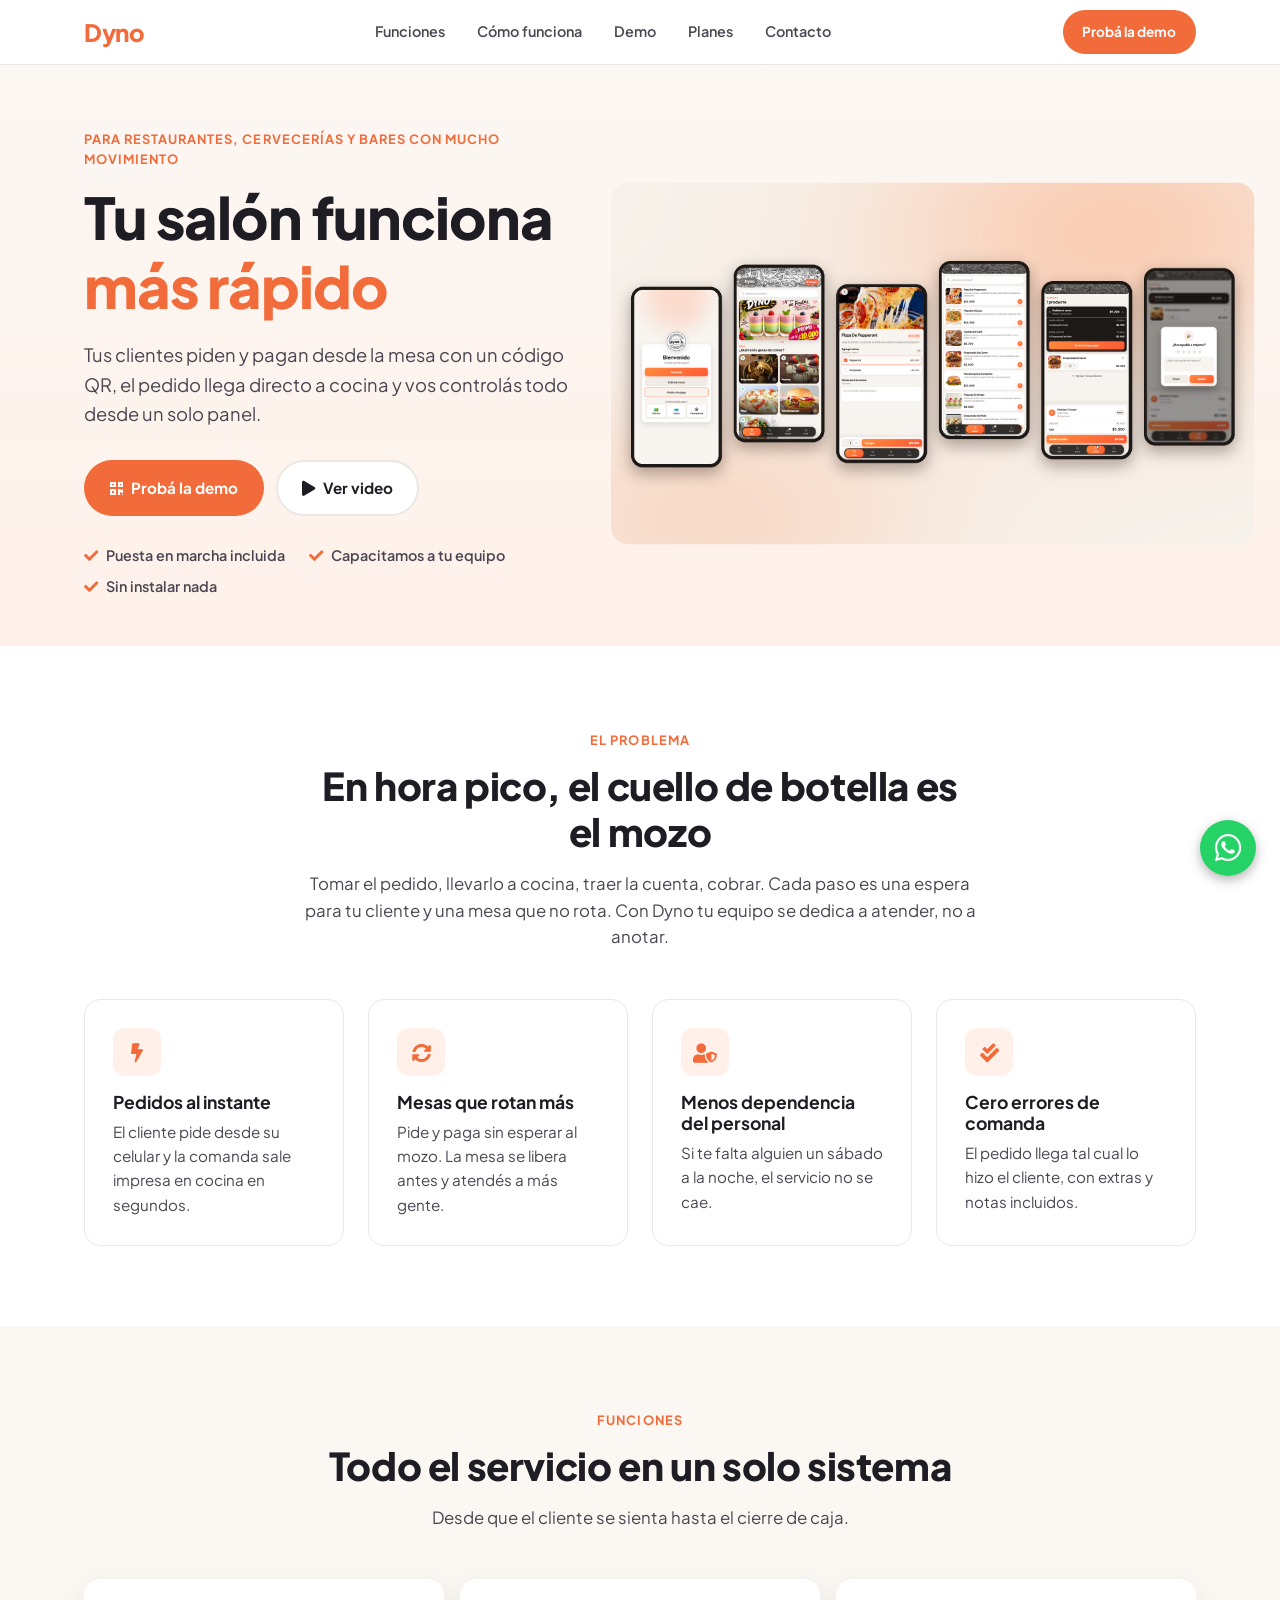
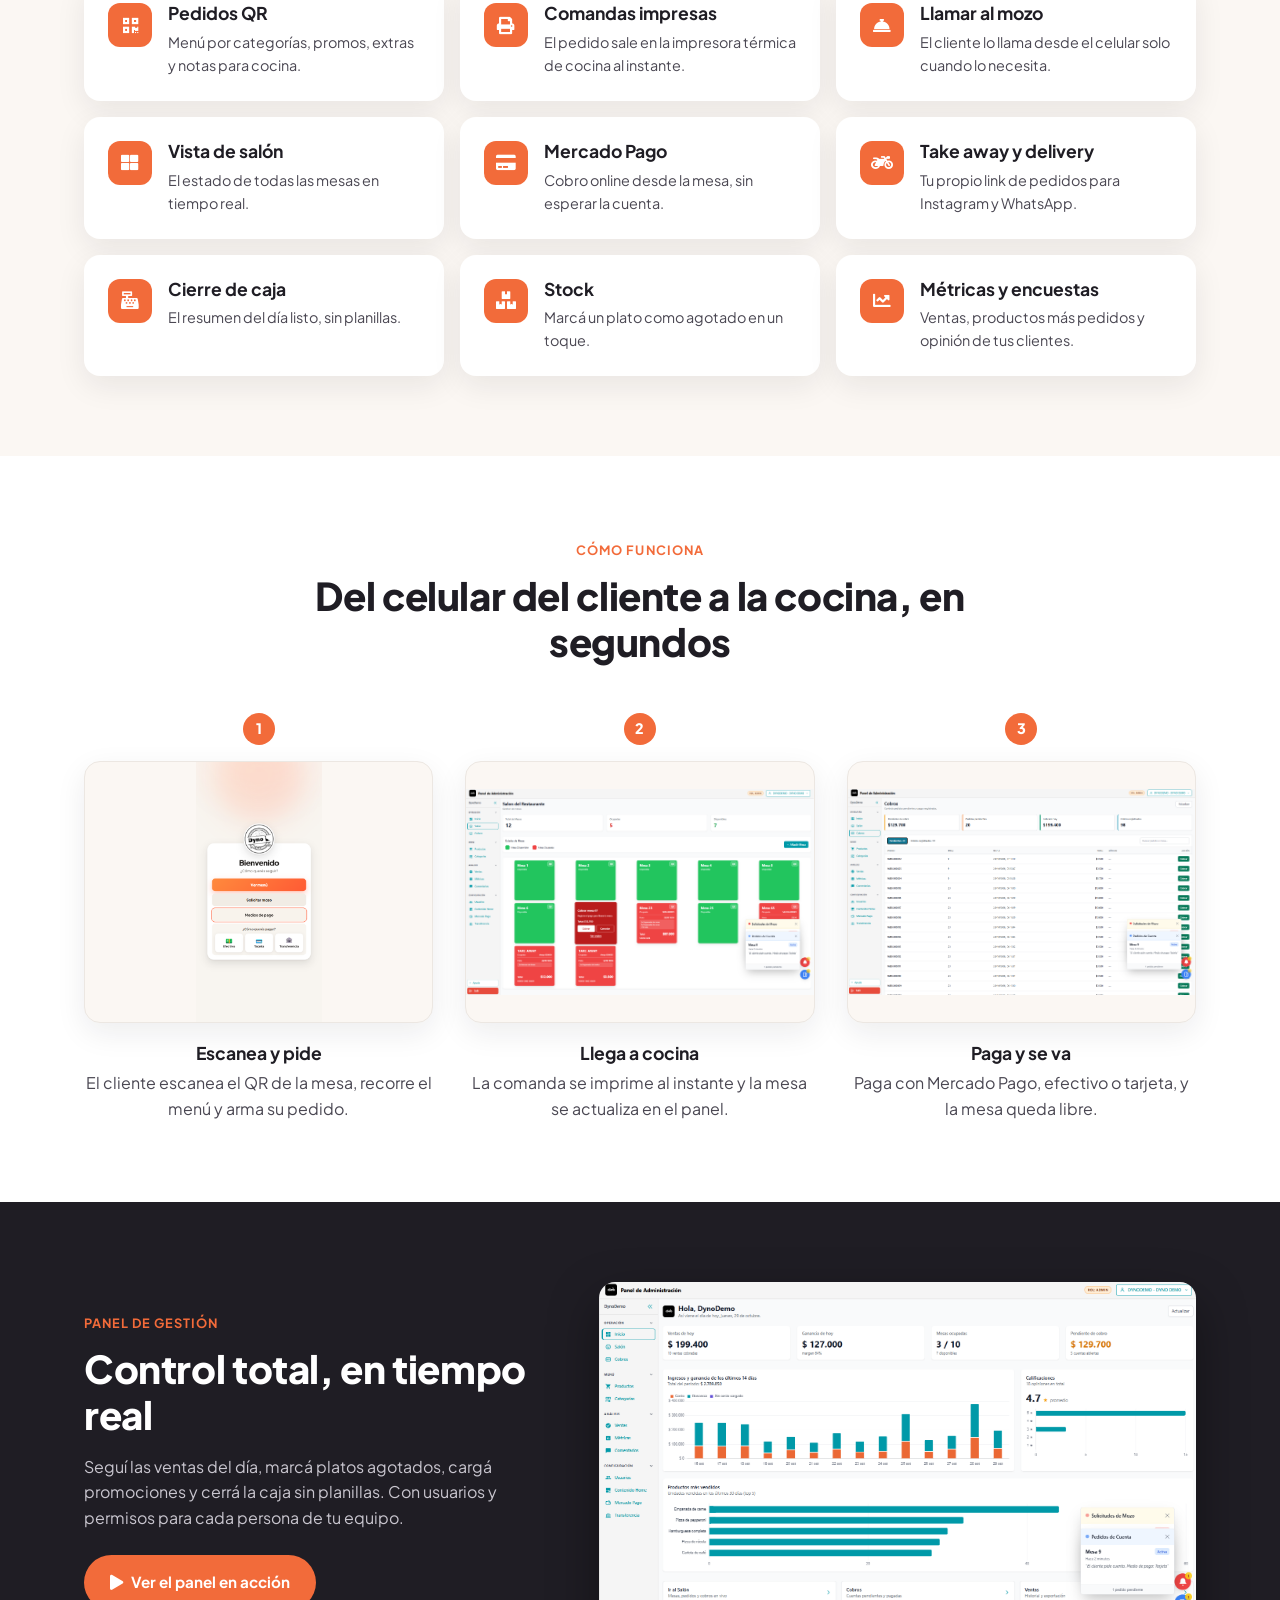
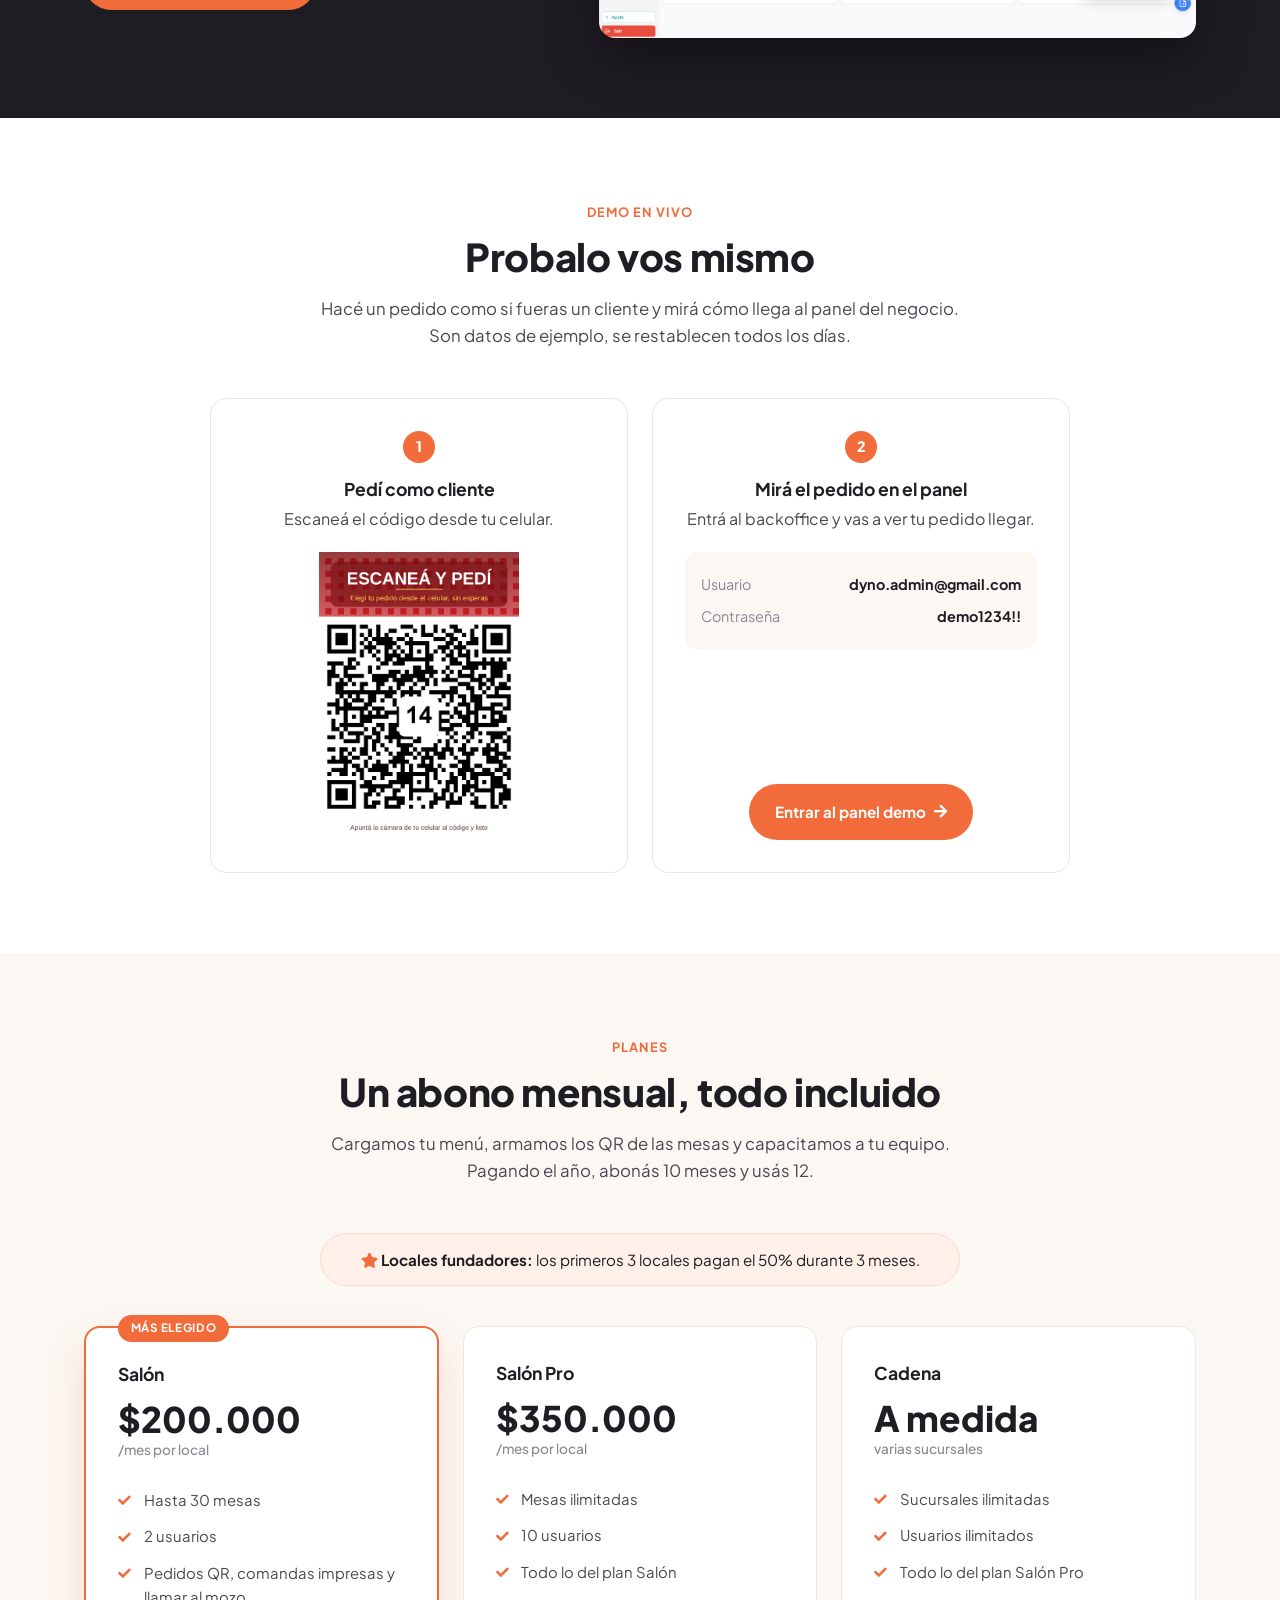
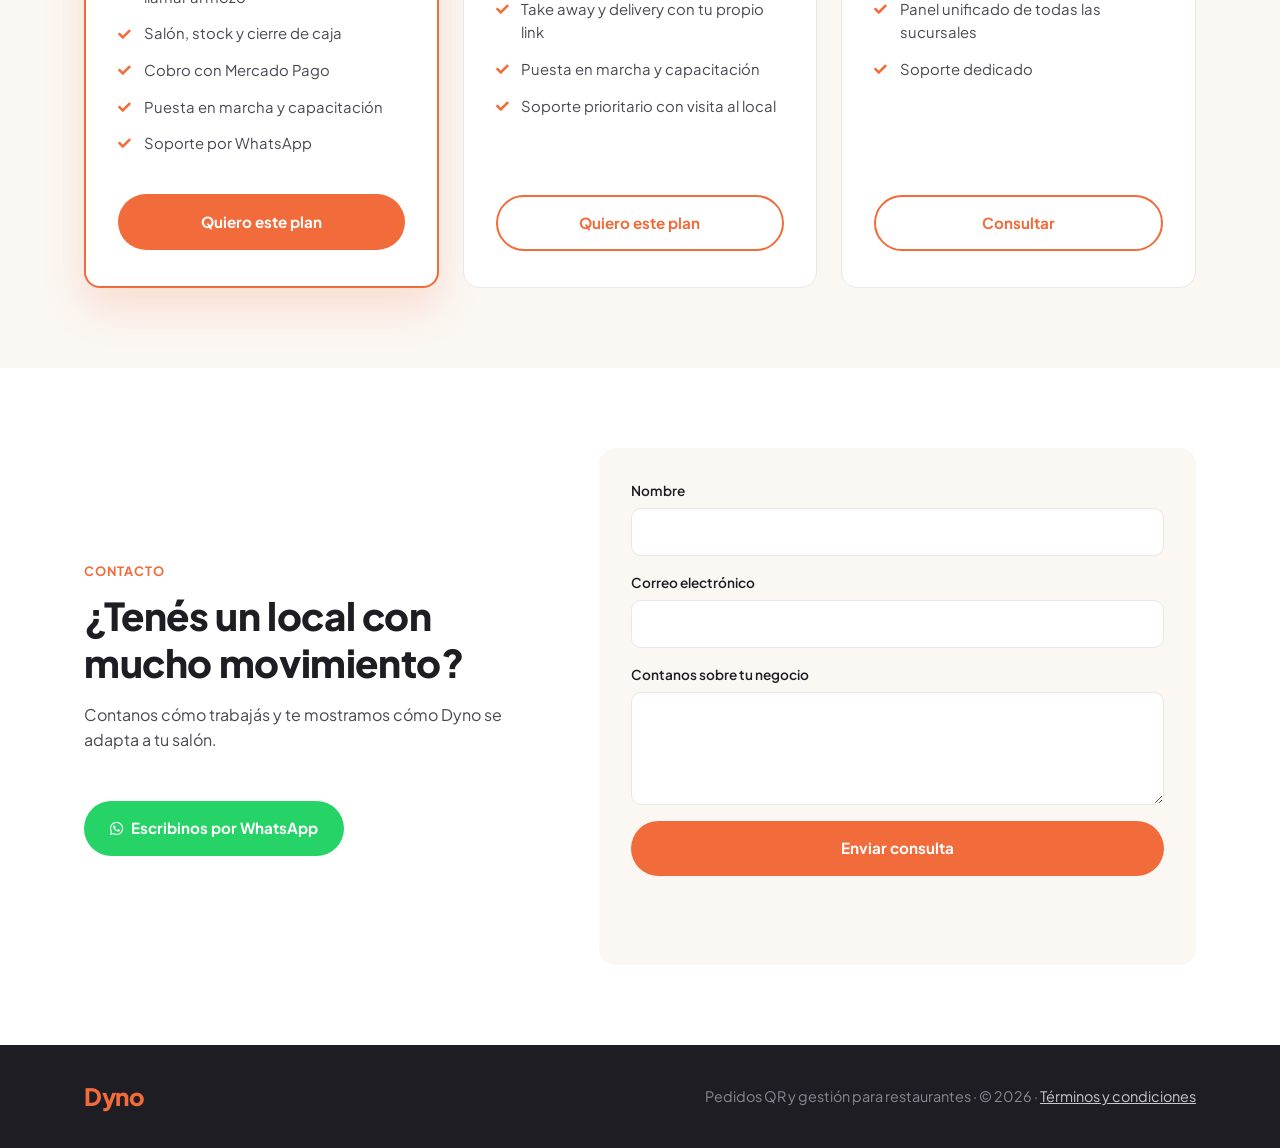
==== commit f052c1e5: "Agregar términos y condiciones con link en el footer Co-Authored-By: Claude Opus 5.5 <noreply@anthro" ====
--- a/index.html
+++ b/index.html
@@ -337,7 +337,7 @@
   <footer class="footer">
     <div class="container footer-inner">
       <span class="logo">Dyno</span>
-      <span>Pedidos QR y gestión para restaurantes · © 2026</span>
+      <span>Pedidos QR y gestión para restaurantes · © 2026 · <a href="terminos.html">Términos y condiciones</a></span>
     </div>
   </footer>
 
--- a/assets/css/styles.css
+++ b/assets/css/styles.css
@@ -713,3 +713,42 @@
   margin: 0 auto;
   border-radius: 12px;
 }
+
+/* Página legal */
+.legal .container {
+  max-width: 760px;
+}
+
+.legal h1 {
+  font-size: clamp(2rem, 4vw, 2.6rem);
+  margin-bottom: 0.5rem;
+}
+
+.legal-date {
+  color: var(--muted);
+  font-size: 0.9rem;
+  margin-bottom: 2.5rem;
+}
+
+.legal h2 {
+  font-size: 1.25rem;
+  margin: 2.25rem 0 0.75rem;
+}
+
+.legal p,
+.legal li {
+  margin-bottom: 0.75rem;
+}
+
+.legal ul {
+  padding-left: 1.25rem;
+}
+
+.footer a {
+  color: #c9c6cf;
+  text-decoration: underline;
+}
+
+.footer a:hover {
+  color: #fff;
+}
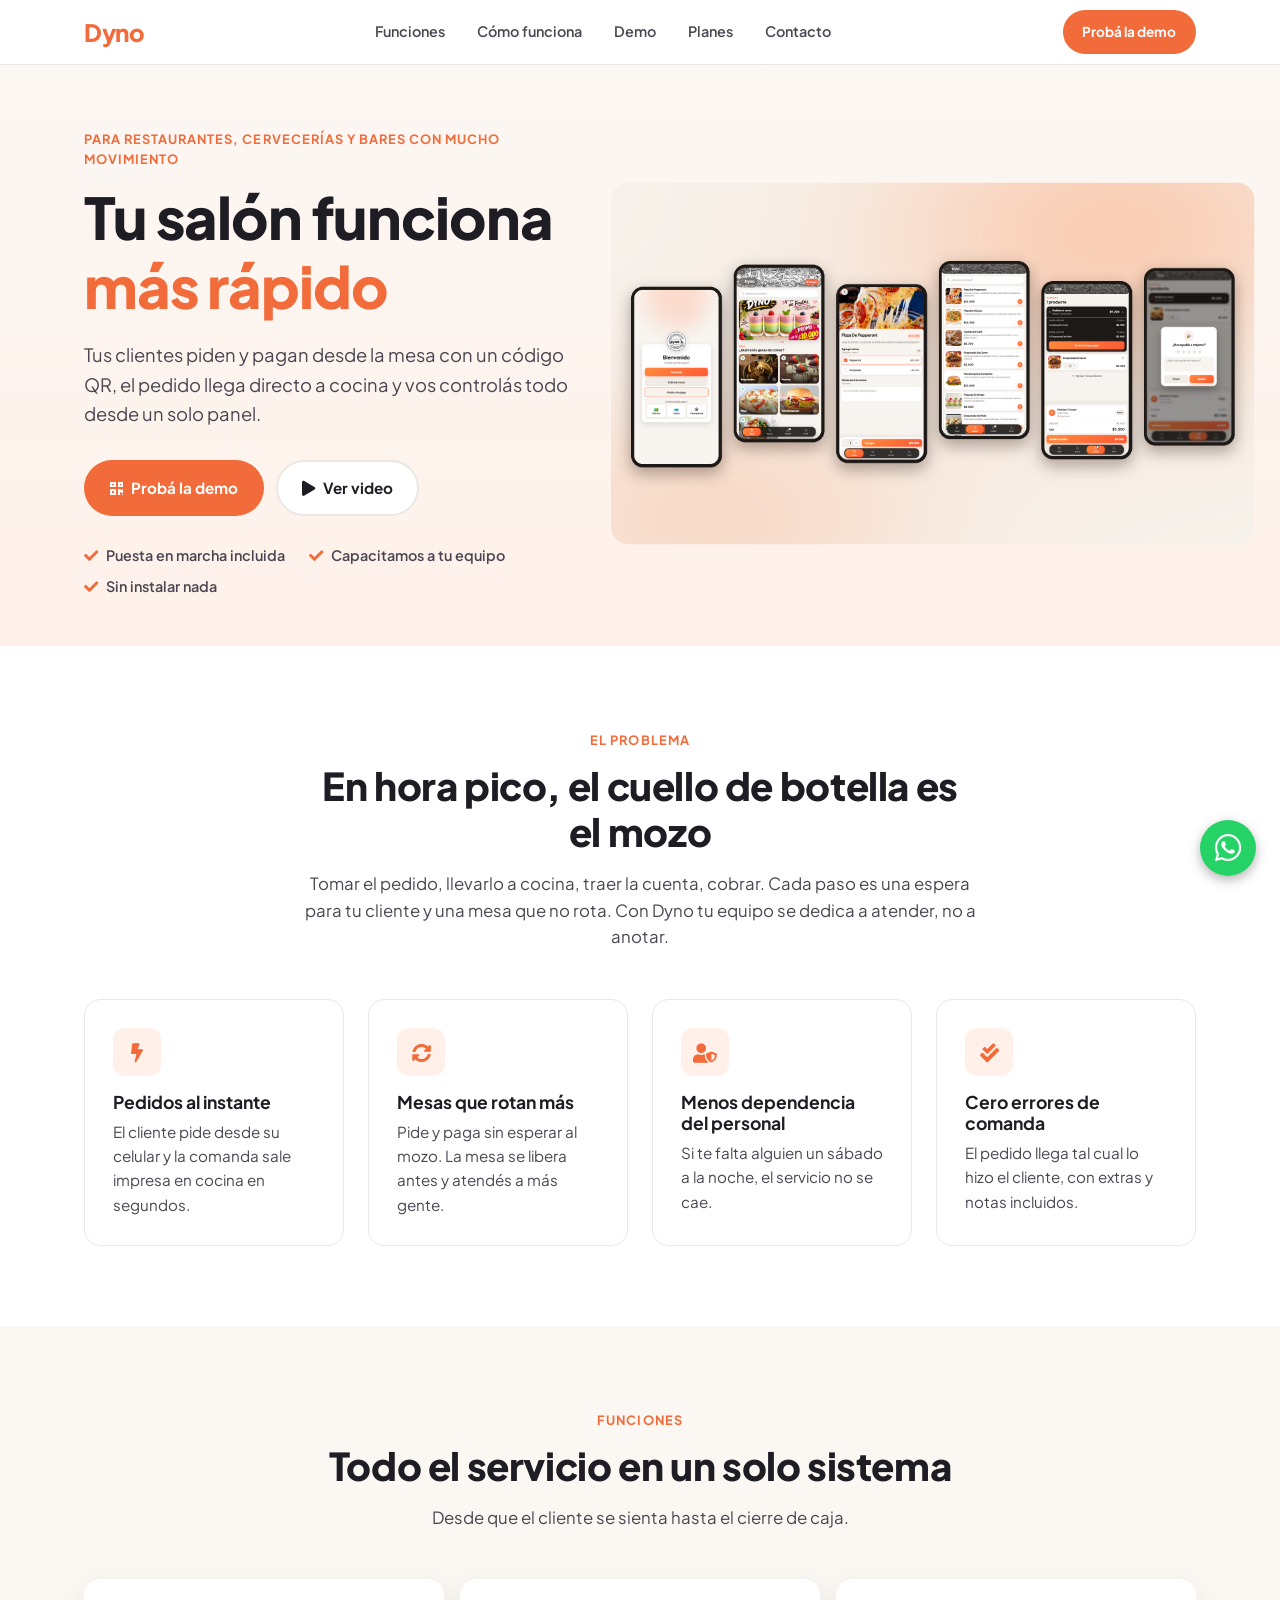
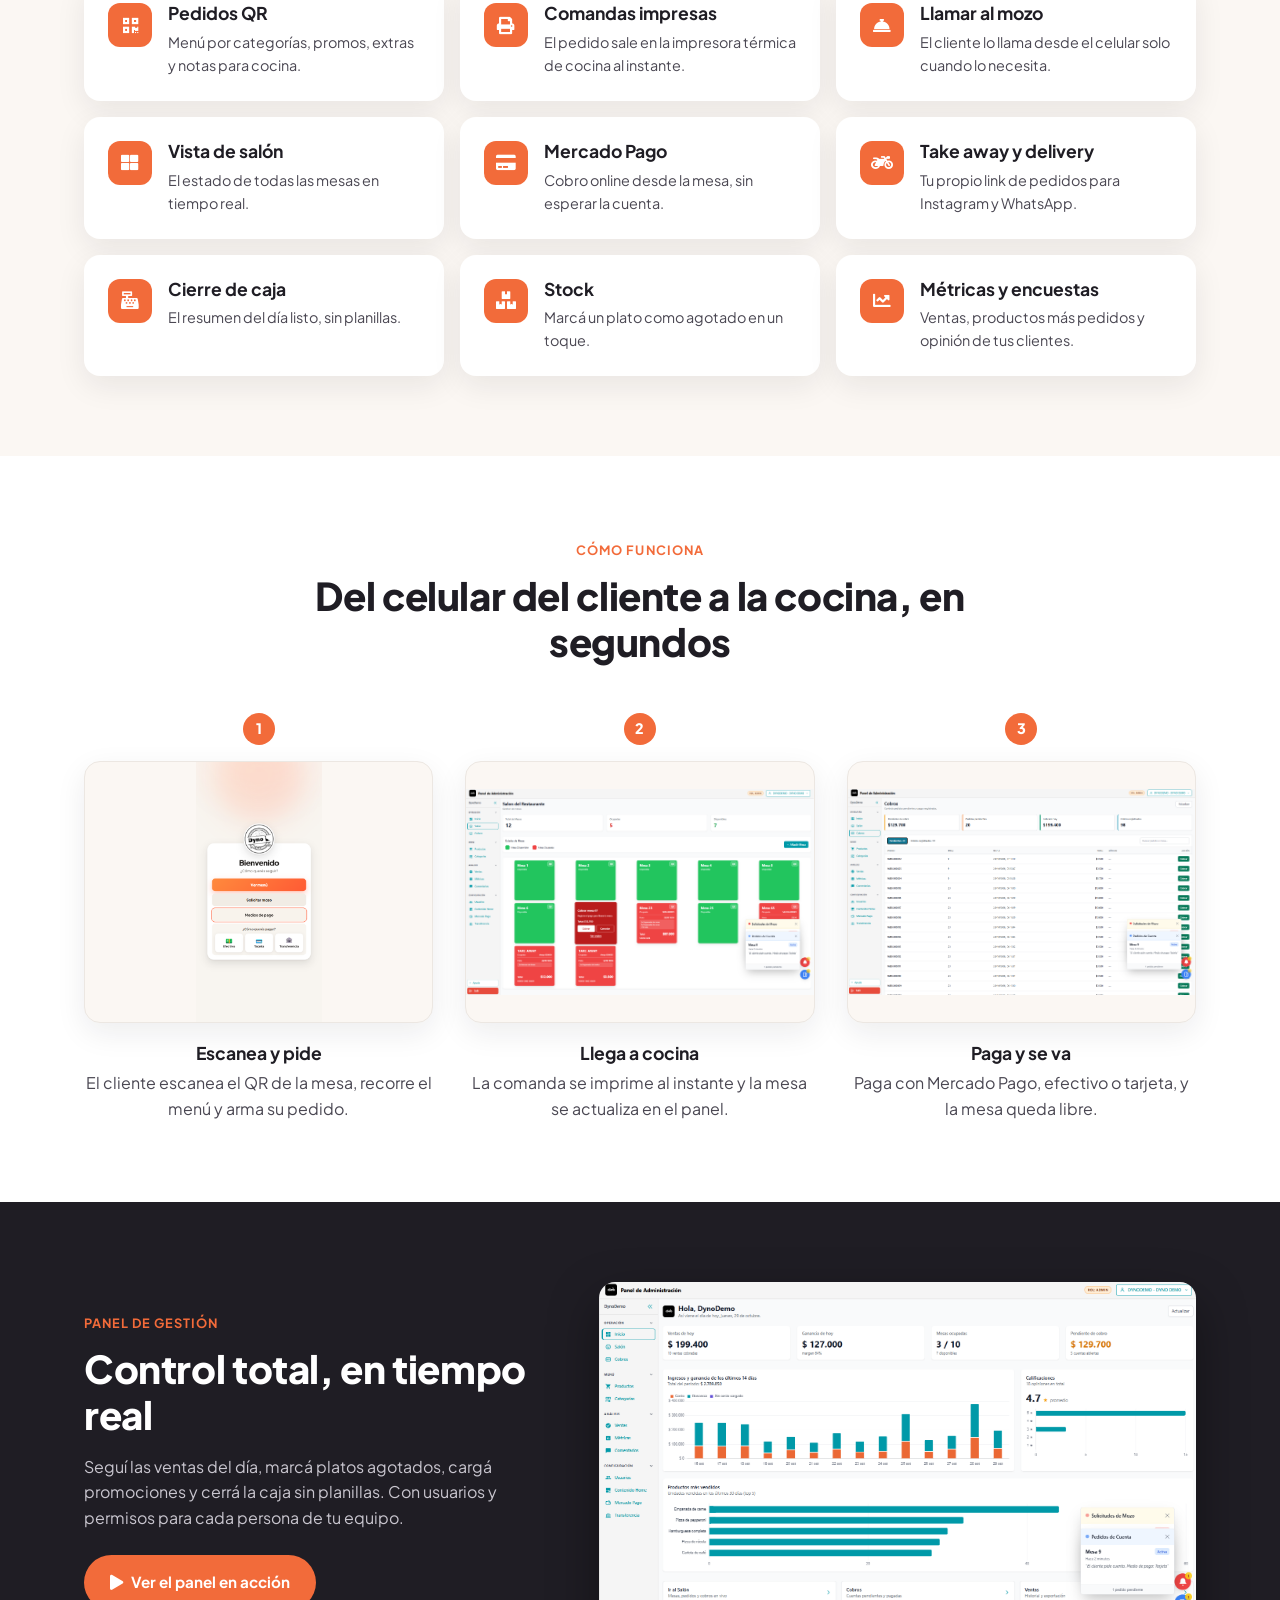
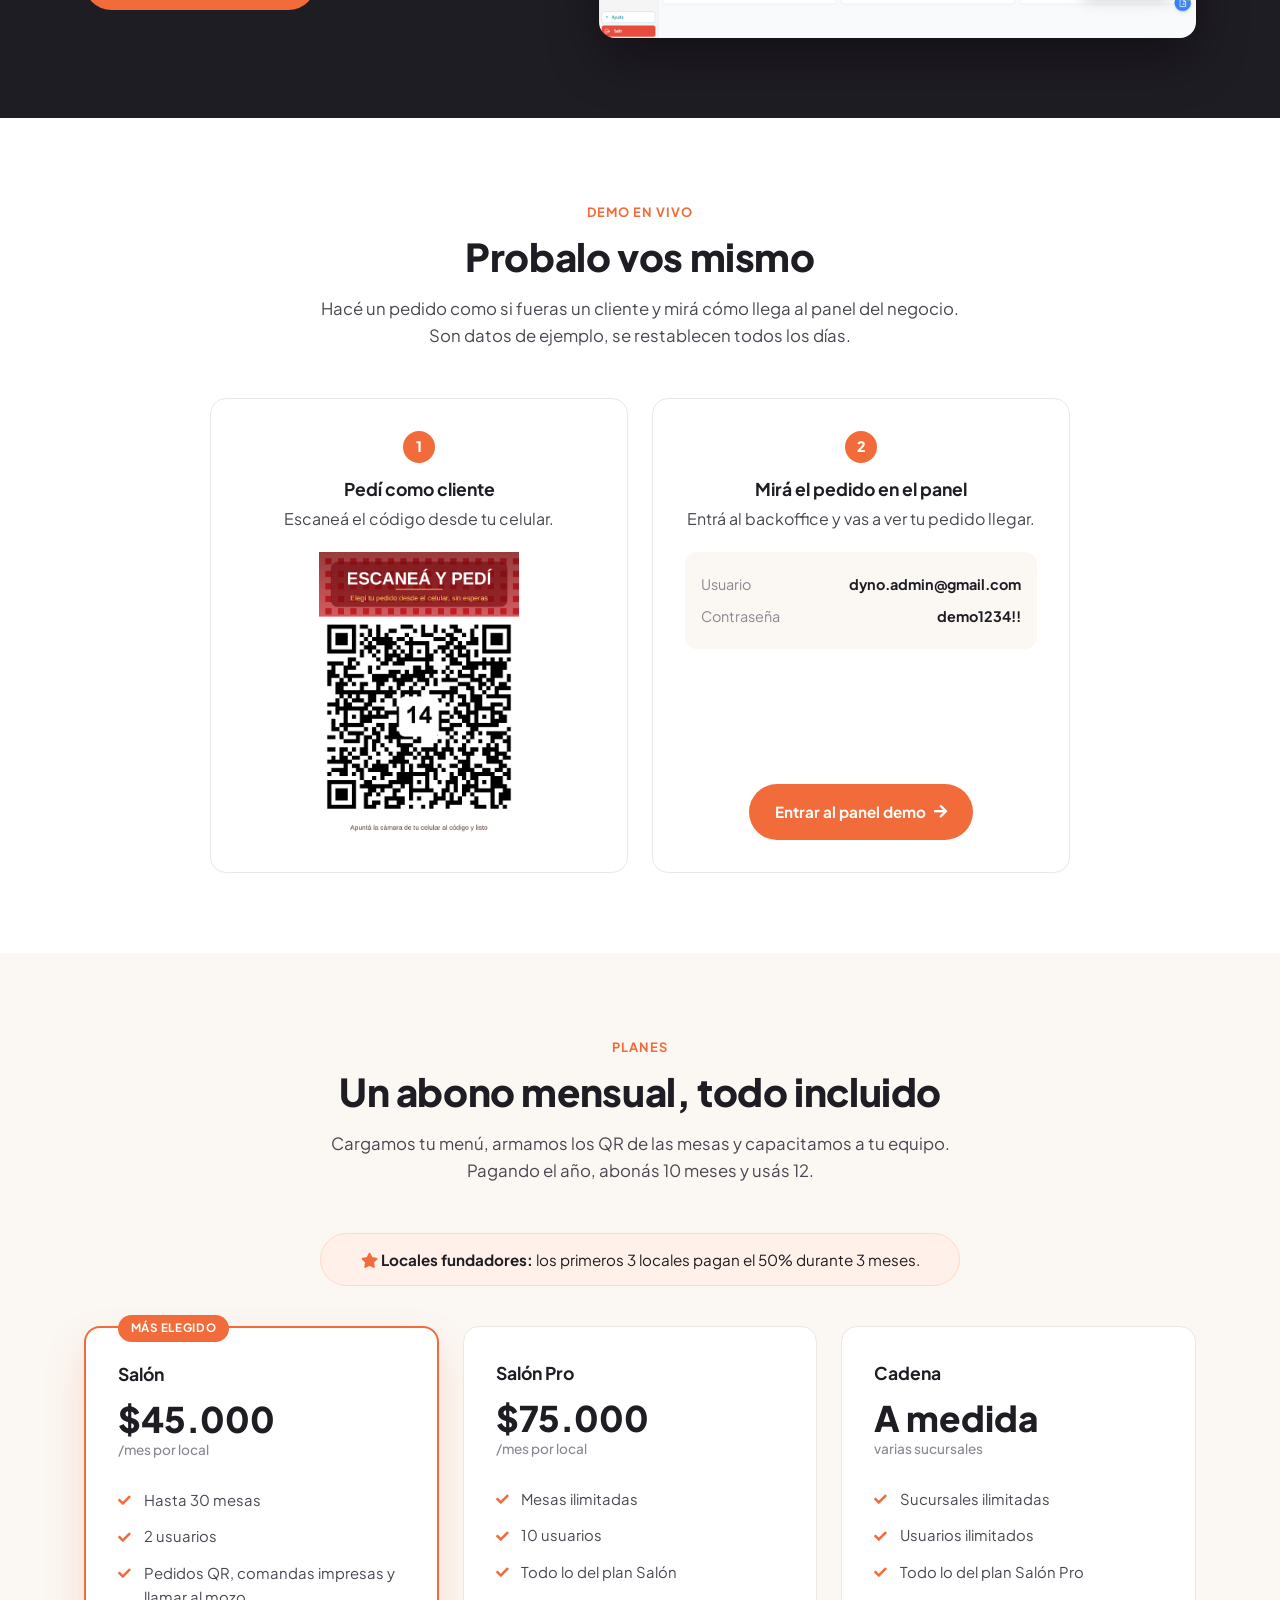
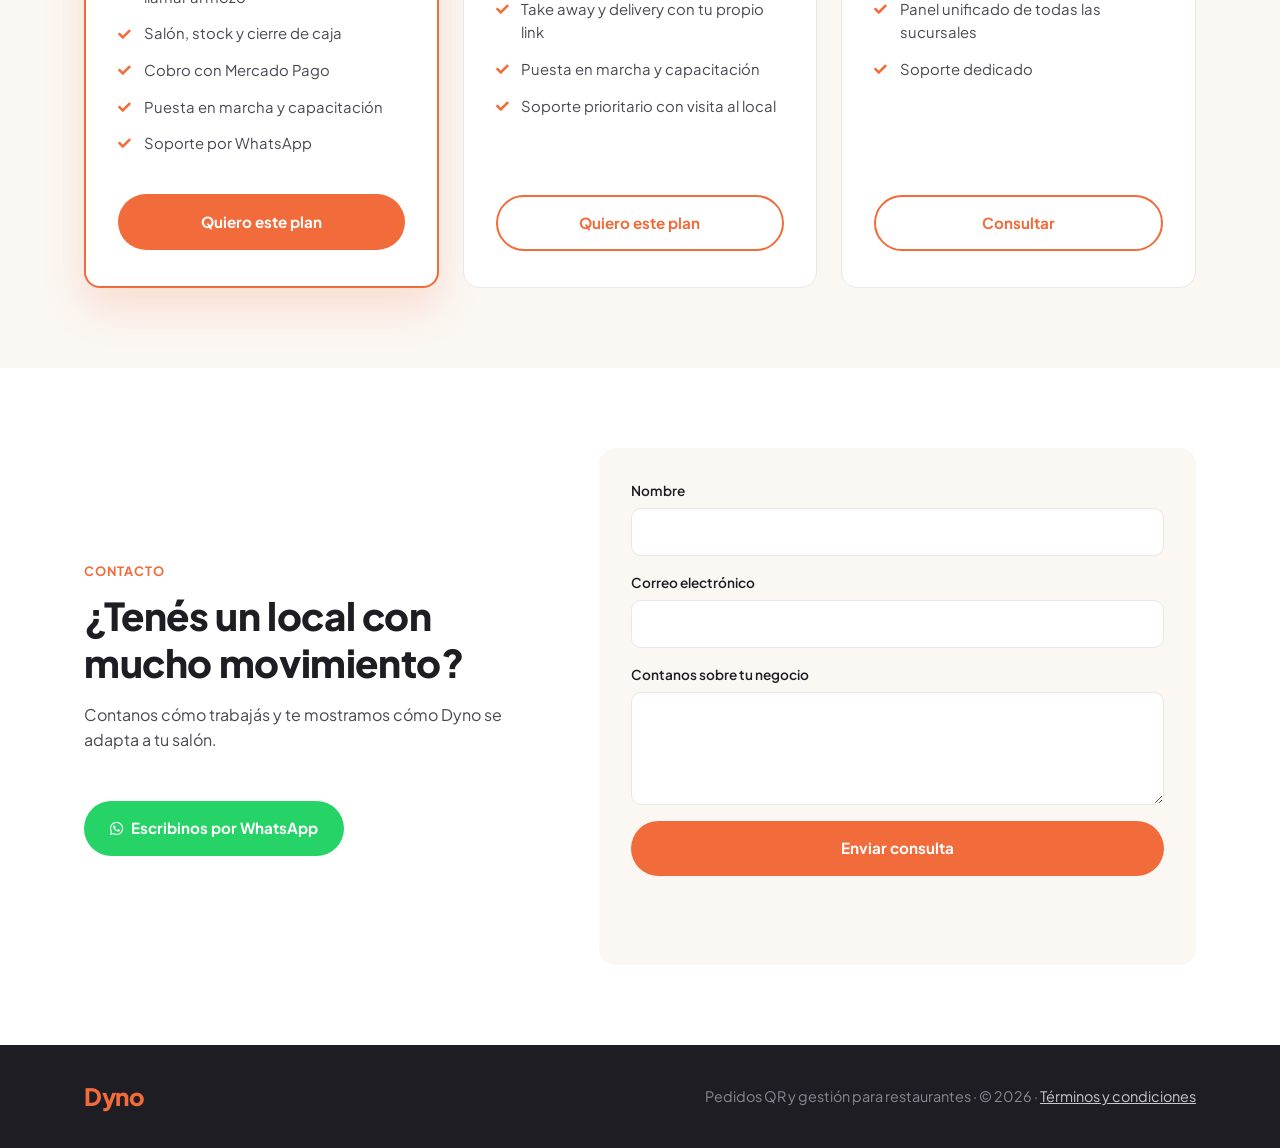
==== commit eff87c7c: "Actualizar precios de planes: $45.000 y $75.000 Co-Authored-By: Claude Opus 5.5 <noreply@anthropic.c" ====
--- a/index.html
+++ b/index.html
@@ -269,7 +269,7 @@
         <div class="plan plan-featured">
           <span class="plan-badge">Más elegido</span>
           <h3>Salón</h3>
-          <p class="plan-price">$200.000<small>/mes por local</small></p>
+          <p class="plan-price">$45.000<small>/mes por local</small></p>
           <ul>
             <li>Hasta 30 mesas</li>
             <li>2 usuarios</li>
@@ -284,7 +284,7 @@
         </div>
         <div class="plan">
           <h3>Salón Pro</h3>
-          <p class="plan-price">$350.000<small>/mes por local</small></p>
+          <p class="plan-price">$75.000<small>/mes por local</small></p>
           <ul>
             <li>Mesas ilimitadas</li>
             <li>10 usuarios</li>
